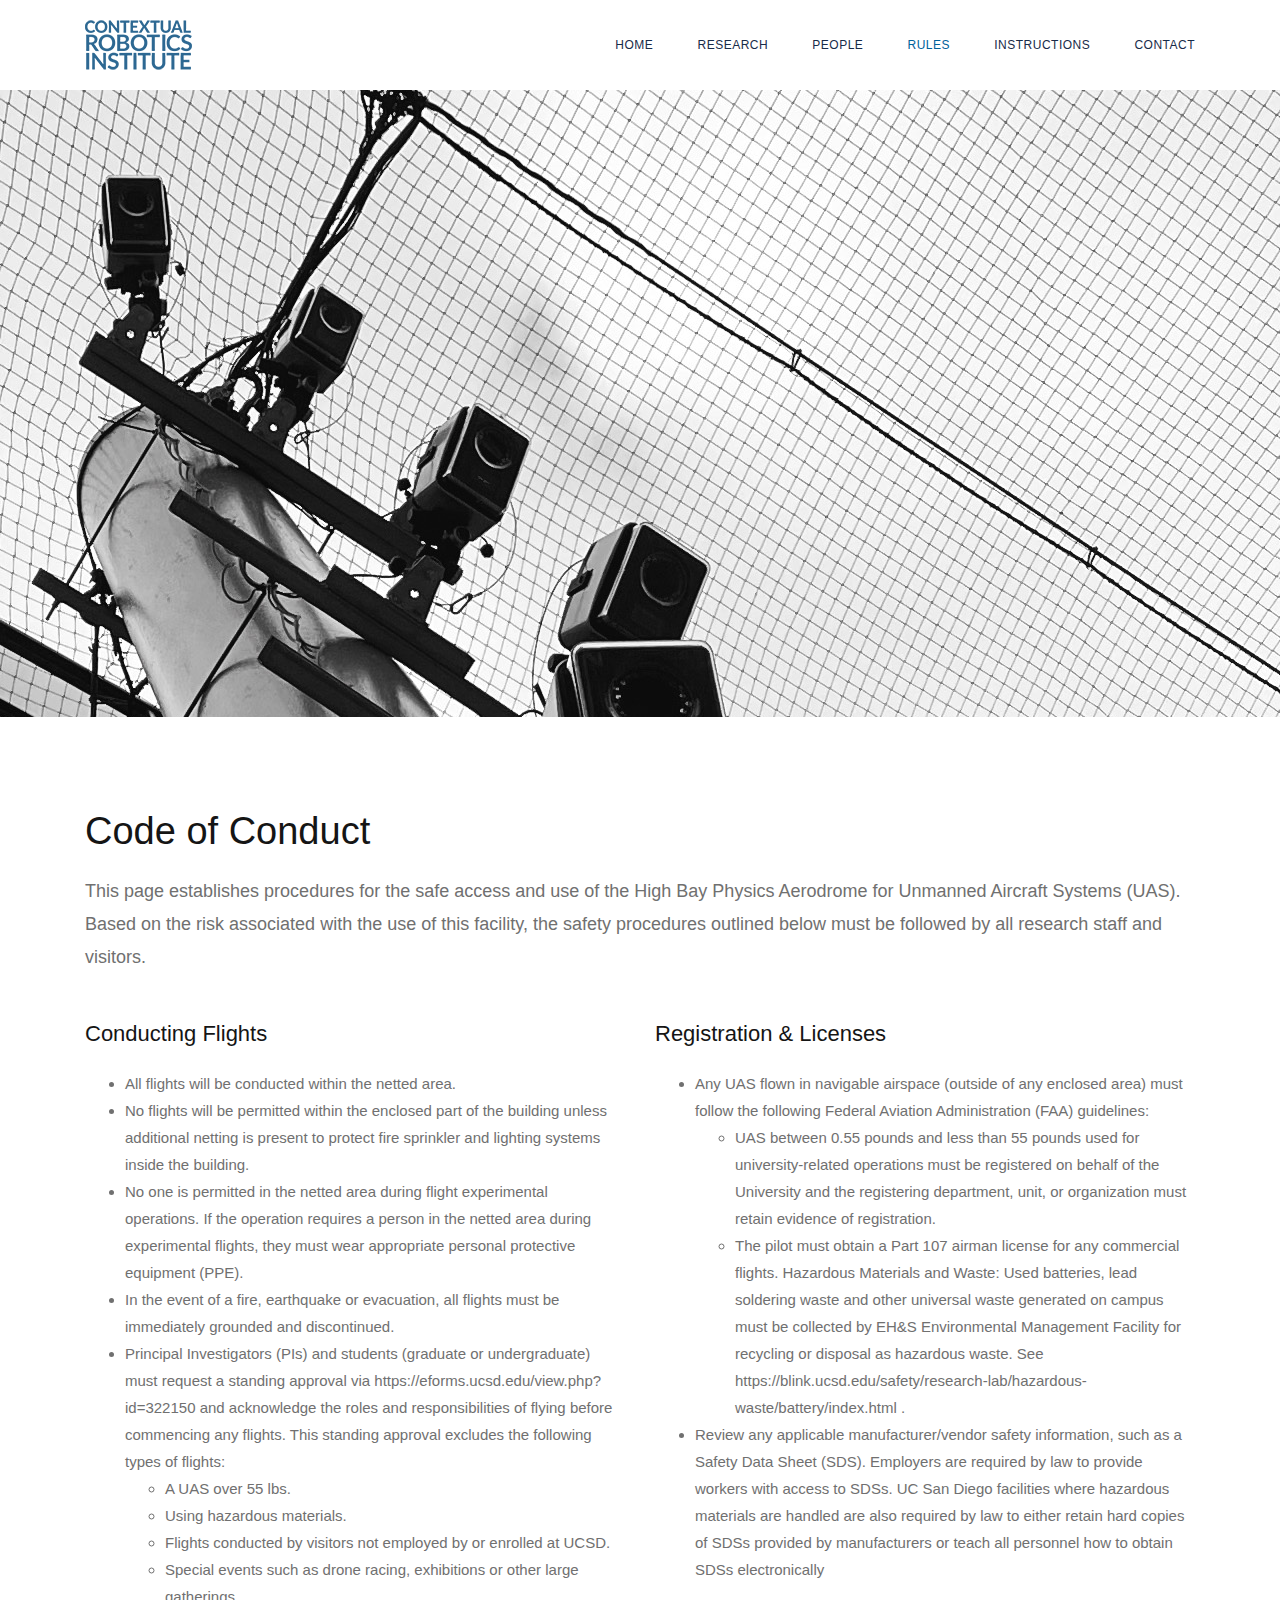
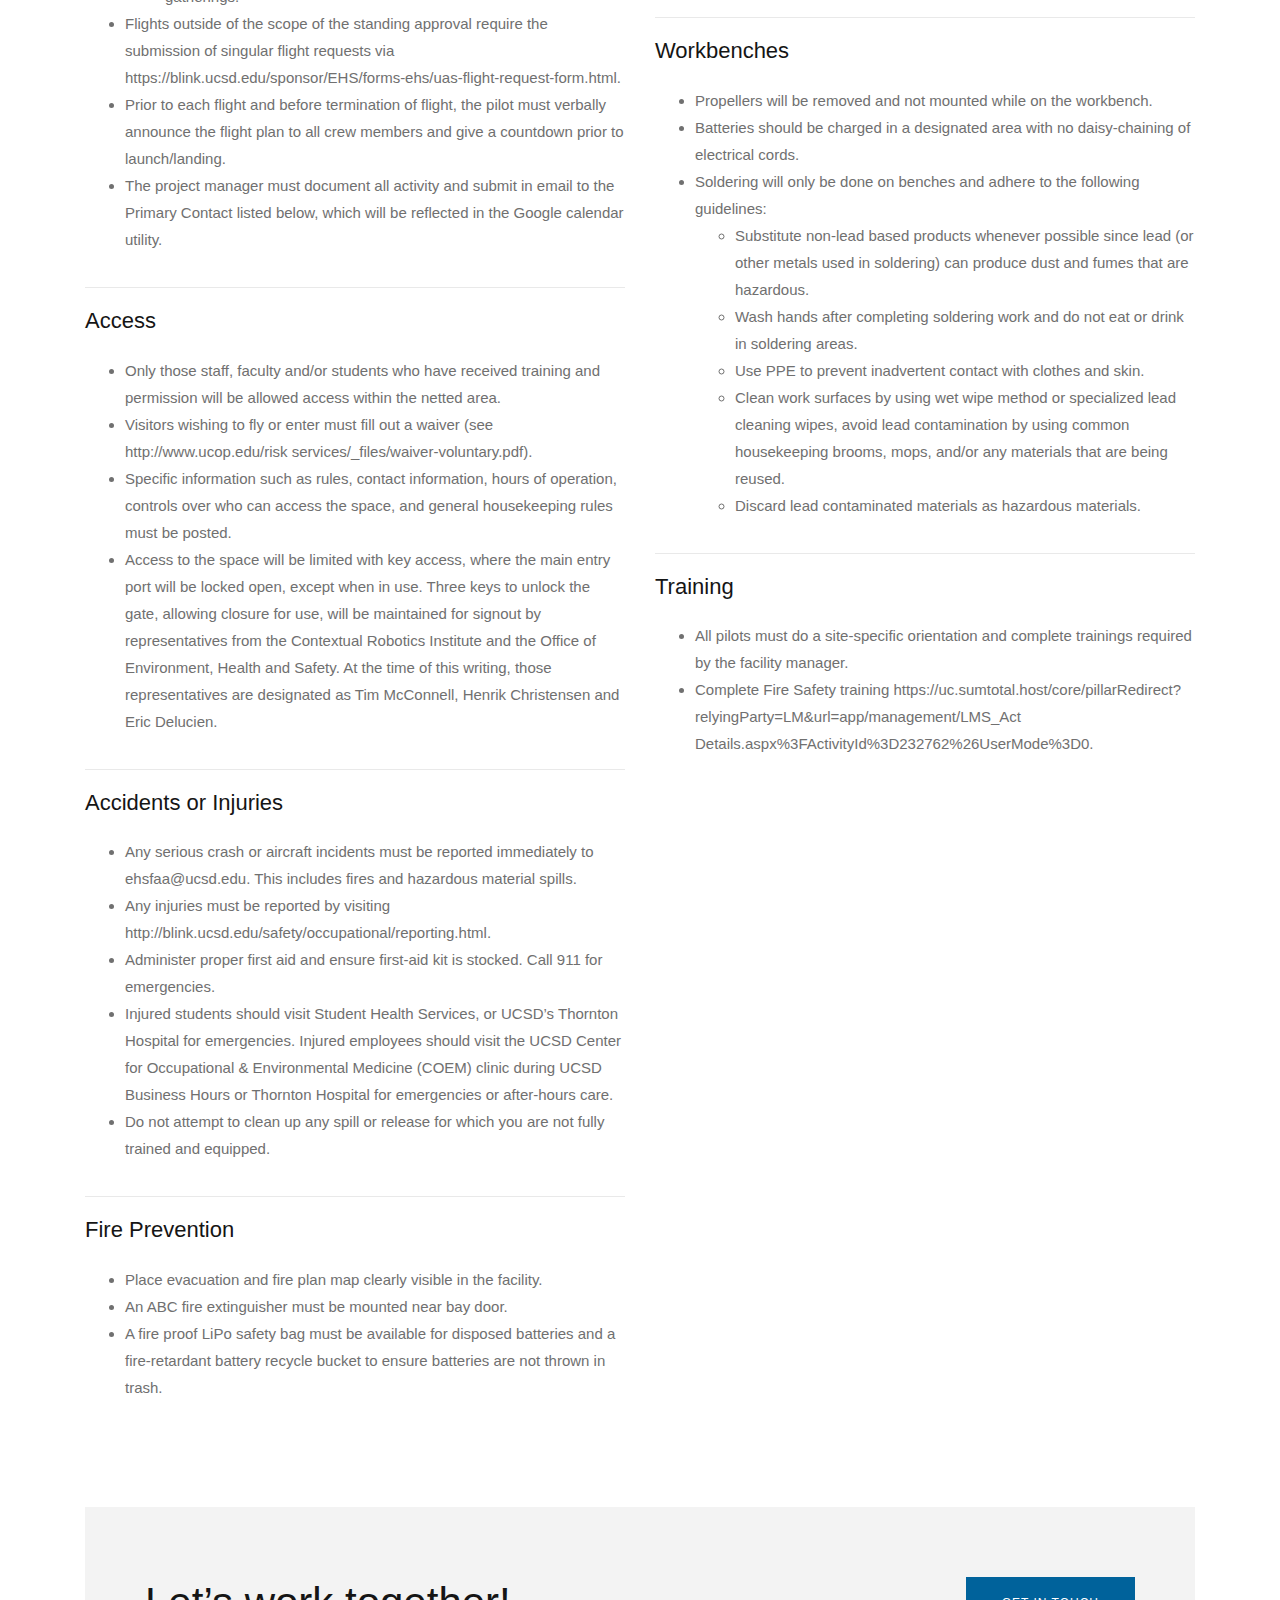
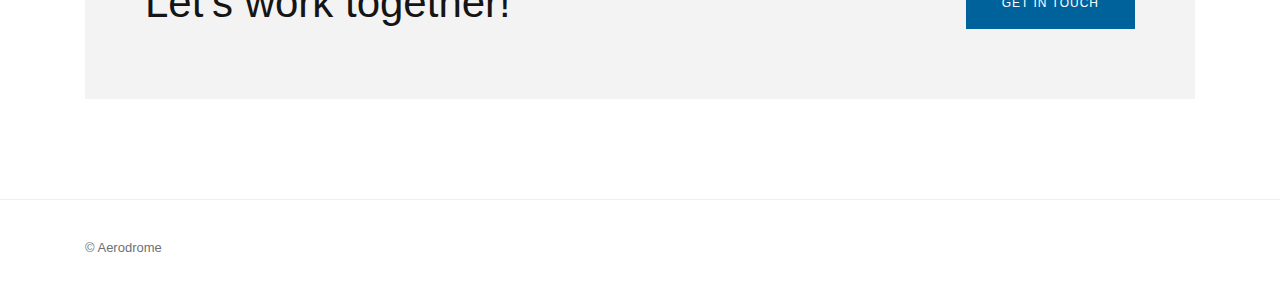
==== docs/conduct.html @ dc386dea "Moved all files to docs folder" ====
<!DOCTYPE html>
<html lang="en"><head><meta http-equiv="Content-Type" content="text/html; charset=UTF-8">
        <!-- Document Title -->      
        <title>Aerodrome | Contextual Robotics Institute</title>

        <!-- Metas -->      
        
        <meta name="viewport" content="width=device-width, initial-scale=1.0">
        <meta name="author" content="CaliberThemes">

        <!-- Favicon -->      
        <!-- <link rel="icon" type="image/png" href="http://something..."> -->

        <!-- Links -->      
        <link href="./files/css" rel="stylesheet" type="text/css">
        <link rel="stylesheet" id="bootstrap-css" href="./files/bootstrap.min.css" type="text/css" media="all">
        <link rel="stylesheet" id="font-awesome-css" href="./files/font-awesome.min.css" type="text/css" media="all">       
        <link rel="stylesheet" id="swiper-css" href="./files/swiper.min.css" type="text/css" media="all">
        <link rel="stylesheet" id="cubeportfolio-css" href="./files/cubeportfolio.min.css" type="text/css" media="all">     

        <link rel="stylesheet" id="main-css" href="./files/style.css" type="text/css" media="all">

    </head>
    <body data-new-gr-c-s-check-loaded="14.1094.0" data-gr-ext-installed="" style="margin-top: 150px;">

        <!-- Page Wrapper -->
        <div id="page" class="site">
            <header id="masthead" class="site-header standard sticky" role="banner" style="position: fixed; top: 0px; transition: top 0.3s ease 0s;">		
                <div class="container">
                    <div id="site-branding">			
                        <a class="logo-brand" href="./index.html">
                            <img class="logo" src="./files/logo.png" alt="Logo">					                            
                            <img class="retina-logo" src="./files/logo2x.png" alt="Retina Logo">					                            
                        </a>	
                    </div><!-- .site-branding -->
                    <span id="ham-trigger-wrap">
                        <span class="ham-trigger">
                            <span></span>                            
                        </span>                            
                    </span>
                    <nav id="site-navigation" class="main-navigation" role="navigation" aria-label="Top Menu">
                        <ul id="top-menu" class="menu">
                            <li><a href="./index.html" style="color: #182B49;">Home</a>
                            </li>
                            <li><a href="./research.html" style="color: #182B49;">Research</a>
                            </li>
                            <li><a href="./people.html" style="color: #182B49;">People</a>
                            </li>
                            <li class="current-menu-parent"><a href="./conduct.html" style="color: #00629B;">Rules</a>
                            </li>
                            <li><a href="./instructions.html" style="color: #182B49;">Instructions</a>
                            </li>
                            <li><a href="./contact.html" style="color: #182B49;">Contact</a>
                            </li>
                        </ul>	
                    </nav>                                                
                </div><!-- .wrap -->		
            </header><!-- #masthead -->

            <div class="site-content-contain">
                <div id="content" class="site-content">                    
                    <div id="primary" class="content-area">
                        <main id="main" class="site-main" role="main">
                            <article class="page">                                
                                <div class="entry-content">   

                                    <div class="container-fluid hero-section m-b-35" style="background-image: url(&#39;./img/IMG_7993.jpg&#39;); background-position: center top;">  
                                    </div>

                                    

                                    <div class="container m-t-90">
                                        <div class="row">                                    
                                            <div class="col-sm-12"> 
                                                <div class="heading-block m-b-10">
                                                    <h1 class="block-size-4">
                                                        Code of Conduct
                                                    </h1>
                                                </div>
                                                <div class="text-block m-b-45">
                                                    <p class="medium">
                                                        This page establishes procedures for the safe access and use of the High Bay Physics Aerodrome for
                                                        Unmanned Aircraft Systems (UAS). Based on the risk associated with the use of this facility, the safety
                                                        procedures outlined below must be followed by all research staff and visitors.
                                                    </p>
                                                </div>


                                                <div class="row">                                    
                                                    <div class="col-md-6 m-b-40">
                                                        <div class="desc-list-container has-border">
                                                            <div class="desc-list">
                                                                <h5>Conducting Flights</h5>
                                                                <ul>
                                                                    <li>All flights will be conducted within the netted area.</li>
                                                                    <li>No flights will be permitted within the enclosed part of the building unless additional netting is present to protect fire sprinkler and lighting systems inside the building.</li>
                                                                    <li>No one is permitted in the netted area during flight experimental operations. If the operation
                                                                        requires a person in the netted area during experimental flights, they must wear appropriate
                                                                        personal protective equipment (PPE).</li>
                                                                    <li>In the event of a fire, earthquake or evacuation, all flights must be immediately grounded and
                                                                        discontinued.</li>
                                                                    <li>Principal Investigators (PIs) and students (graduate or undergraduate) must request a standing
                                                                        approval via https://eforms.ucsd.edu/view.php?id=322150 and acknowledge the roles and
                                                                        responsibilities of flying before commencing any flights. This standing approval excludes the
                                                                        following types of flights: 
                                                                        <ul>
                                                                            <li>A UAS over 55 lbs.</li>
                                                                            <li>Using hazardous materials.</li>
                                                                            <li>Flights conducted by visitors not employed by or enrolled at UCSD.</li>
                                                                            <li>Special events such as drone racing, exhibitions or other large gatherings.</li>
                                                                        </ul>
                                                                    </li>
                                                                    <li>Flights outside of the scope of the standing approval require the submission of singular flight
                                                                        requests via https://blink.ucsd.edu/sponsor/EHS/forms-ehs/uas-flight-request-form.html.</li>
                                                                    <li>Prior to each flight and before termination of flight, the pilot must verbally announce the flight plan to
                                                                        all crew members and give a countdown prior to launch/landing.</li>
                                                                    <li>The project manager must document all activity and submit in email to the Primary Contact listed
                                                                        below, which will be reflected in the Google calendar utility.</li>
                                                                </ul>
                                                            </div>
                                                            <div class="desc-list">
                                                                <h5>Access</h5>
                                                                <ul>
                                                                    <li>Only those staff, faculty and/or students who have received training and permission will be
                                                                        allowed access within the netted area.</li>
                                                                    <li>Visitors wishing to fly or enter must fill out a waiver (see http://www.ucop.edu/risk
                                                                        services/_files/waiver-voluntary.pdf).</li>
                                                                    <li>Specific information such as rules, contact information, hours of operation, controls over who
                                                                        can access the space, and general housekeeping rules must be posted.</li>
                                                                    <li>Access to the space will be limited with key access, where the main entry port will be locked open,
                                                                        except when in use. Three keys to unlock the gate, allowing closure for use, will be maintained
                                                                        for signout by representatives from the Contextual Robotics Institute and the Office of
                                                                        Environment, Health and Safety. At the time of this writing, those representatives are
                                                                        designated as Tim McConnell, Henrik Christensen and Eric Delucien.</li>
                                                                </ul>
                                                            </div>
                                                            <div class="desc-list">
                                                                <h5>Accidents or Injuries</h5>
                                                                <ul>
                                                                    <li>Any serious crash or aircraft incidents must be reported immediately to ehsfaa@ucsd.edu. This
                                                                        includes fires and hazardous material spills.</li>
                                                                    <li>Any injuries must be reported by visiting
                                                                        http://blink.ucsd.edu/safety/occupational/reporting.html.</li>
                                                                    <li>Administer proper first aid and ensure first-aid kit is stocked. Call 911 for emergencies.</li>
                                                                    <li>Injured students should visit Student Health Services, or UCSD’s Thornton Hospital for
                                                                        emergencies. Injured employees should visit the UCSD Center for Occupational &
                                                                        Environmental Medicine (COEM) clinic during UCSD Business Hours or Thornton Hospital for
                                                                        emergencies or after-hours care.</li>
                                                                    <li>Do not attempt to clean up any spill or release for which you are not fully trained and
                                                                        equipped.</li>
                                                                </ul>
                                                            </div>
                                                            <div class="desc-list">
                                                                <h5>Fire Prevention</h5>
                                                                <ul>
                                                                    <li>Place evacuation and fire plan map clearly visible in the facility.</li>
                                                                    <li>An ABC fire extinguisher must be mounted near bay door.</li>
                                                                    <li>A fire proof LiPo safety bag must be available for disposed batteries and a fire-retardant
                                                                        battery recycle bucket to ensure batteries are not thrown in trash.</li>
                                                                </ul>
                                                            </div>
                                                        </div>
                                                    </div>          
                                                    <div class="col-md-6 m-b-20">
                                                        <div class="desc-list-container has-border">
                                                            <div class="desc-list" >
                                                                <h5>Registration & Licenses</h5>
                                                                <ul>
                                                                    <li>Any UAS flown in navigable airspace (outside of any enclosed area) must follow the following
                                                                        Federal Aviation Administration (FAA) guidelines: 
                                                                        <ul>
                                                                            <li>UAS between 0.55 pounds and less than 55 pounds used for university-related
                                                                                operations must be registered on behalf of the University and the registering
                                                                                department, unit, or organization must retain evidence of registration.</li>
                                                                            <li>The pilot must obtain a Part 107 airman license for any commercial flights.
                                                                                Hazardous Materials and Waste: Used batteries, lead soldering waste and other universal waste generated on campus must be
                                                                                collected by EH&S Environmental Management Facility for recycling or disposal as hazardous
                                                                                waste. See https://blink.ucsd.edu/safety/research-lab/hazardous-waste/battery/index.html .
                                                                            </li>
                                                                        </ul>
                                                                    </li>
                                                                    <li>Review any applicable manufacturer/vendor safety information, such as a Safety Data Sheet
                                                                        (SDS). Employers are required by law to provide workers with access to SDSs. UC San Diego
                                                                        facilities where hazardous materials are handled are also required by law to either retain hard
                                                                        copies of SDSs provided by manufacturers or teach all personnel how to obtain SDSs
                                                                        electronically</li>
                                                                </ul>
                                                            </div>
                                                            <div class="desc-list">
                                                                <h5>Workbenches</h5>
                                                                <ul>
                                                                    <li>Propellers will be removed and not mounted while on the workbench.</li>
                                                                    <li>Batteries should be charged in a designated area with no daisy-chaining of electrical cords.</li>
                                                                    <li>Soldering will only be done on benches and adhere to the following guidelines: 
                                                                        <ul>
                                                                            <li>Substitute
                                                                                non-lead based products whenever possible since lead (or other metals used in soldering) can
                                                                                produce dust and fumes that are hazardous.</li>
                                                                            <li>Wash hands after completing soldering work and do not eat or drink in soldering areas.</li>
                                                                            <li>Use PPE to prevent inadvertent contact with clothes and skin.</li>
                                                                            <li>Clean work surfaces by using wet wipe method or specialized lead cleaning wipes, avoid
                                                                                lead contamination by using common housekeeping brooms, mops, and/or any
                                                                                materials that are being reused.</li>
                                                                            <li>Discard lead contaminated materials as hazardous materials.</li>
                                                                        </ul>
                                                                    </li>
                                                                </ul>
                                                            </div>
                                                            <div class="desc-list">
                                                                <h5>Training</h5>
                                                                <ul>
                                                                    <li>All pilots must do a site-specific orientation and complete trainings required by the facility
                                                                        manager.</li>
                                                                    <li>Complete Fire Safety training
                                                                        https://uc.sumtotal.host/core/pillarRedirect?relyingParty=LM&url=app/management/LMS_Act
                                                                        Details.aspx%3FActivityId%3D232762%26UserMode%3D0.</li>
                                                                </ul>
                                                            </div>
                                                        </div>
                                                    </div>       
                                                </div>    





                                                

                                                <div class="row m-t-50 m-b-100">                                    
                                                    <div class="col-sm-12">
                                                        <div class="cta style-2">	
                                                            <h2>						
                                                                Let’s work together! 								
                                                            </h2>				
                                                            <div class="btn-container solid">
                                                                <a href="./contact.html" title="GET IN TOUCH">GET IN TOUCH</a>
                                                            </div>				
                                                        </div>
                                                    </div>
                                                </div>
                                            </div>                                                                                               
                                        </div>                                

                                    </div> <!-- Container -->

                                </div>
                            </article>        
                        </main><!-- #main -->
                    </div><!-- #primary -->                                

                </div><!-- #content -->

                <footer id="footer" class="site-footer standard" role="contentinfo">

                    <div class="container">
                        <div class="site-info">			
                            <p class="copyright">
                                © Aerodrome	
                            </p>
                        </div>                         
                    </div>            
                </footer>

            </div> <!-- .site-content-contain -->        

        </div>    
        <!-- Page Wrapper Ends -->

        <!--  Scripts -->
        <script type="text/javascript" src="./files/jquery-1.12.4.min.js"></script>
        <script type="text/javascript" src="./files/TweenMax.min.js"></script>        
        <script type="text/javascript" src="./files/headsup.min.js"></script>        
        <script type="text/javascript" src="./files/jquery.easing.min.1.3.js"></script>        
        <script type="text/javascript" src="./files/jquery.cubeportfolio.min.js"></script>
        <script type="text/javascript" src="./files/swiper.min.js"></script>        

        <script type="text/javascript" src="./files/main.js"></script>       
        <!--  Scripts Ends -->
    

</body><grammarly-desktop-integration data-grammarly-shadow-root="true"></grammarly-desktop-integration></html>
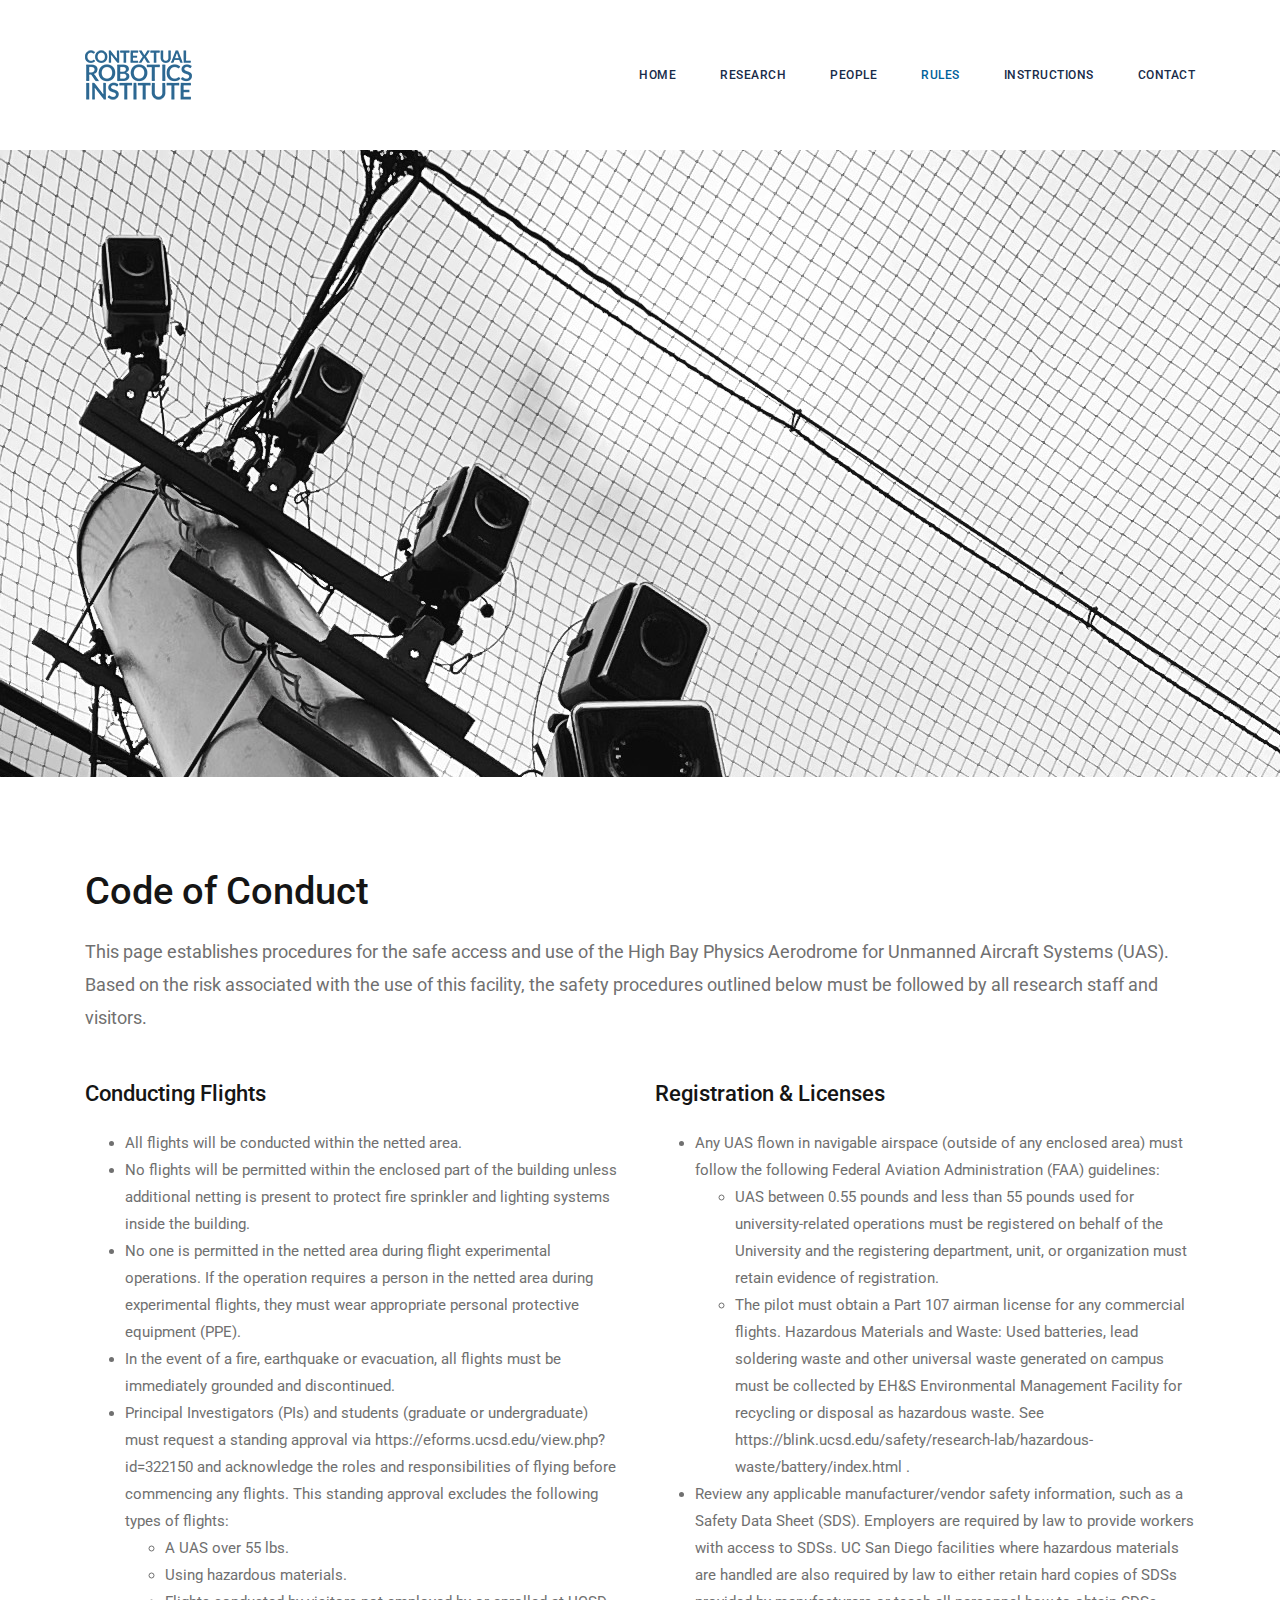
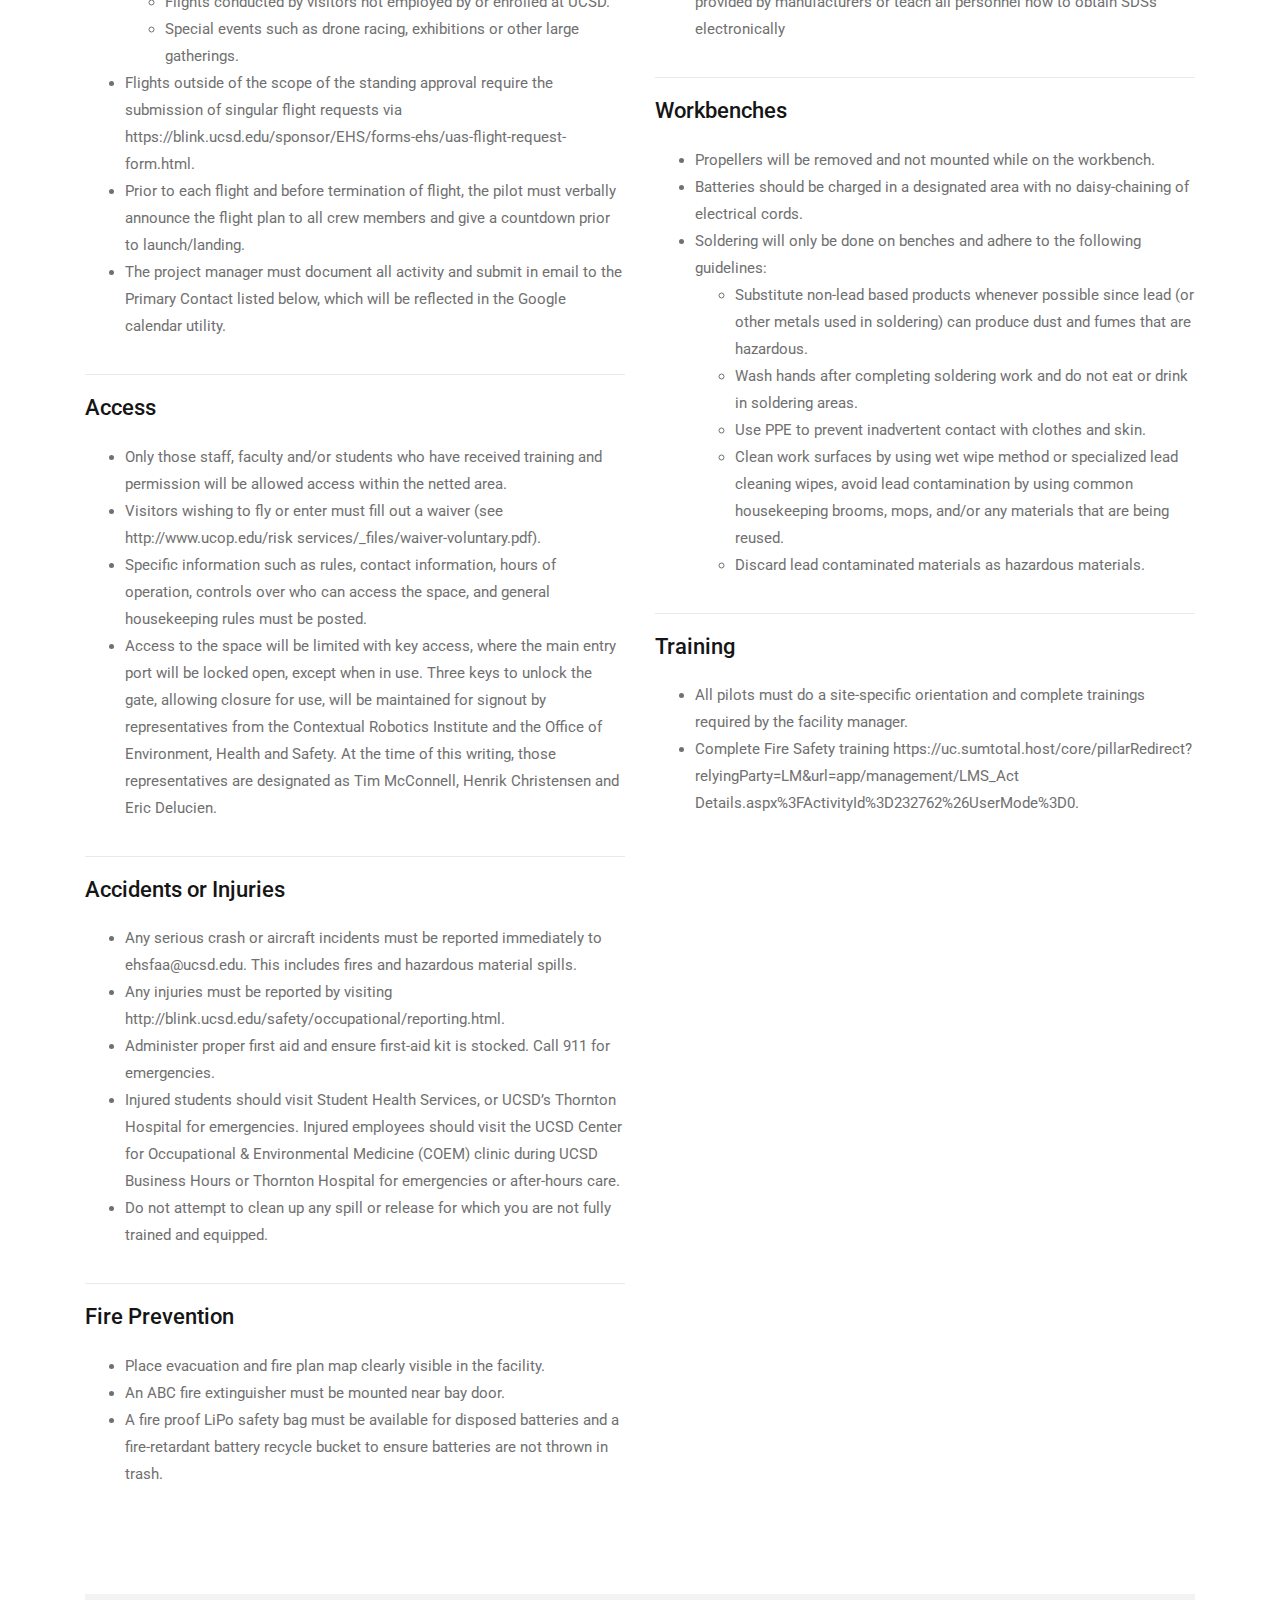
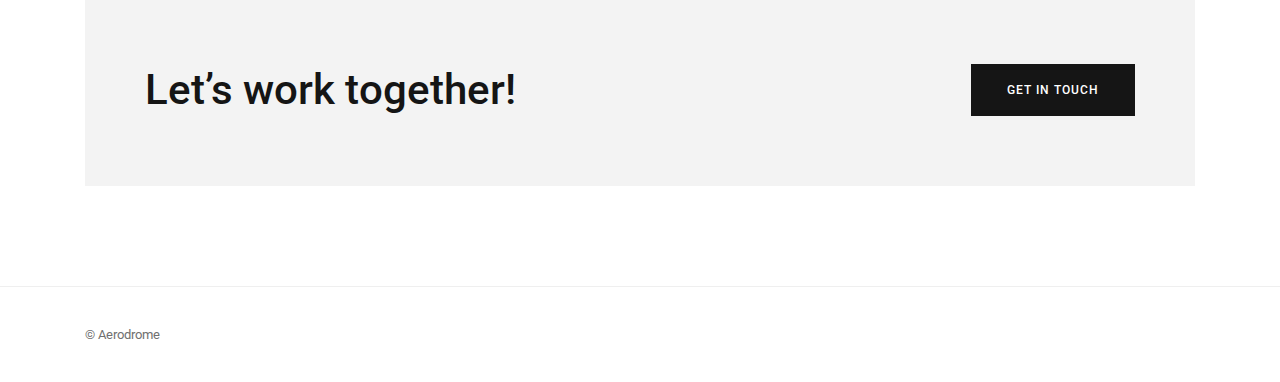
==== commit 6450708a: "Fixed the contact form + Organized the files" ====
--- a/docs/conduct.html
+++ b/docs/conduct.html
@@ -12,13 +12,13 @@
         <!-- <link rel="icon" type="image/png" href="http://something..."> -->
 
         <!-- Links -->      
-        <link href="./files/css" rel="stylesheet" type="text/css">
-        <link rel="stylesheet" id="bootstrap-css" href="./files/bootstrap.min.css" type="text/css" media="all">
-        <link rel="stylesheet" id="font-awesome-css" href="./files/font-awesome.min.css" type="text/css" media="all">       
-        <link rel="stylesheet" id="swiper-css" href="./files/swiper.min.css" type="text/css" media="all">
-        <link rel="stylesheet" id="cubeportfolio-css" href="./files/cubeportfolio.min.css" type="text/css" media="all">     
-
-        <link rel="stylesheet" id="main-css" href="./files/style.css" type="text/css" media="all">
+        <link href="https://fonts.googleapis.com/css?family=Roboto:400,500,700&subset=latin,latin-ext" rel="stylesheet" type="text/css" />
+        <link rel='stylesheet' id='bootstrap-css'  href='assets/lib/bootstrap/css/bootstrap.min.css' type='text/css' media='all' />
+        <link rel='stylesheet' id='font-awesome-css'  href='assets/css/icons/font-awesome.min.css' type='text/css' media='all' />       
+        <link rel='stylesheet' id='swiper-css' href='assets/lib/swiper/css/swiper.min.css' type='text/css' media='all' />
+        <link rel='stylesheet' id='cubeportfolio-css'  href='assets/lib/cubeportfolio/css/cubeportfolio.min.css' type='text/css' media='all' />     
+
+        <link rel='stylesheet' id='main-css'  href='style.css' type='text/css' media='all' />
 
     </head>
     <body data-new-gr-c-s-check-loaded="14.1094.0" data-gr-ext-installed="" style="margin-top: 150px;">
@@ -28,9 +28,9 @@
             <header id="masthead" class="site-header standard sticky" role="banner" style="position: fixed; top: 0px; transition: top 0.3s ease 0s;">		
                 <div class="container">
                     <div id="site-branding">			
-                        <a class="logo-brand" href="./index.html">
-                            <img class="logo" src="./files/logo.png" alt="Logo">					                            
-                            <img class="retina-logo" src="./files/logo2x.png" alt="Retina Logo">					                            
+                        <a class="logo-brand" href="index.html">
+                            <img class="logo" src="assets/images/logo/logo.png" alt="Logo">					                            
+                            <img class="retina-logo" src="assets/images/logo/logo2x.png" alt="Retina Logo">						                            
                         </a>	
                     </div><!-- .site-branding -->
                     <span id="ham-trigger-wrap">
@@ -40,17 +40,17 @@
                     </span>
                     <nav id="site-navigation" class="main-navigation" role="navigation" aria-label="Top Menu">
                         <ul id="top-menu" class="menu">
-                            <li><a href="./index.html" style="color: #182B49;">Home</a>
-                            </li>
-                            <li><a href="./research.html" style="color: #182B49;">Research</a>
-                            </li>
-                            <li><a href="./people.html" style="color: #182B49;">People</a>
-                            </li>
-                            <li class="current-menu-parent"><a href="./conduct.html" style="color: #00629B;">Rules</a>
-                            </li>
-                            <li><a href="./instructions.html" style="color: #182B49;">Instructions</a>
-                            </li>
-                            <li><a href="./contact.html" style="color: #182B49;">Contact</a>
+                            <li><a href="index.html" style="color: #182B49;">Home</a>
+                            </li>
+                            <li><a href="research.html" style="color: #182B49;">Research</a>
+                            </li>
+                            <li><a href="people.html" style="color: #182B49;">People</a>
+                            </li>
+                            <li class="current-menu-parent"><a href="conduct.html" style="color: #00629B;">Rules</a>
+                            </li>
+                            <li><a href="instructions.html" style="color: #182B49;">Instructions</a>
+                            </li>
+                            <li><a href="contact.html" style="color: #182B49;">Contact</a>
                             </li>
                         </ul>	
                     </nav>                                                
@@ -64,7 +64,7 @@
                             <article class="page">                                
                                 <div class="entry-content">   
 
-                                    <div class="container-fluid hero-section m-b-35" style="background-image: url(&#39;./img/IMG_7993.jpg&#39;); background-position: center top;">  
+                                    <div class="container-fluid hero-section m-b-35" style="background-image: url(&#39;assets/images/icons/IMG_7993.jpg&#39;); background-position: center top;">  
                                     </div>
 
                                     
--- a/docs/assets/lib/cubeportfolio/css/cubeportfolio.min.css
+++ b/docs/assets/lib/cubeportfolio/css/cubeportfolio.min.css
@@ -0,0 +1,10 @@
+/*!
+ * Cube Portfolio - Responsive jQuery Grid Plugin
+ *
+ * version: 4.4.0 (1 August, 2018)
+ * require: jQuery v1.8+
+ *
+ * Copyright 2013-2018, Mihai Buricea (http://scriptpie.com/cubeportfolio/live-preview/)
+ * Licensed under CodeCanyon License (http://codecanyon.net/licenses)
+ *
+ */.cbp-l-filters-alignCenter .cbp-filter-counter:after,.cbp-l-filters-alignRight .cbp-filter-counter:after,.cbp-l-filters-button .cbp-filter-counter:after,.cbp-l-filters-buttonCenter .cbp-filter-counter:after,.cbp-l-filters-text .cbp-filter-counter:after,.cbp,.cbp *,.cbp *:after,.cbp:after,.cbp-l-filters-dropdownHeader:after,.cbp-popup-wrap,.cbp-popup-wrap *,.cbp-popup-wrap:before,.cbp-popup-loadingBox:after,.cbp-search *,.cbp-l-direction:after{box-sizing:border-box}.cbp-l-grid-agency-title,.cbp-l-grid-agency-desc,.cbp-l-grid-work-title,.cbp-l-grid-work-desc,.cbp-l-grid-blog-title,.cbp-l-grid-projects-title,.cbp-l-grid-projects-desc,.cbp-l-grid-masonry-projects-title,.cbp-l-grid-masonry-projects-desc{white-space:nowrap;overflow:hidden;text-overflow:ellipsis}.cbp-l-filters-alignCenter,.cbp-l-filters-alignCenter *,.cbp-l-filters-alignLeft,.cbp-l-filters-alignLeft *,.cbp-l-filters-alignRight,.cbp-l-filters-alignRight *,.cbp-l-filters-button,.cbp-l-filters-button *,.cbp-l-filters-buttonCenter,.cbp-l-filters-buttonCenter *,.cbp-l-filters-dropdown,.cbp-l-filters-dropdown *,.cbp-l-filters-list,.cbp-l-filters-list *,.cbp-l-filters-work,.cbp-l-filters-work *,.cbp-l-filters-big,.cbp-l-filters-big *,.cbp-l-filters-text,.cbp-l-filters-text *,.cbp-l-filters-underline,.cbp-l-filters-underline *,.cbp-l-filters-holder,.cbp-l-filters-holder *,.cbp-l-loadMore-bgbutton,.cbp-l-loadMore-bgbutton *,.cbp-l-loadMore-button,.cbp-l-loadMore-button *,.cbp-l-loadMore-text,.cbp-l-loadMore-text *,.cbp-search,.cbp-l-dropdown,.cbp-l-dropdown *{-webkit-user-select:none;-moz-user-select:none;-ms-user-select:none;user-select:none;-webkit-tap-highlight-color:transparent;box-sizing:border-box}.cbp:after,.cbp-lazyload:after,.cbp-popup-loadingBox:after,.cbp-popup-singlePageInline:after{content:'';position:absolute;width:34px;height:34px;left:0;right:0;top:0;bottom:0;margin:auto;-webkit-animation:cbp-rotation .8s infinite linear;animation:cbp-rotation .8s infinite linear;border-left:3px solid rgba(114,144,182,0.15);border-right:3px solid rgba(114,144,182,0.15);border-bottom:3px solid rgba(114,144,182,0.15);border-top:3px solid rgba(114,144,182,0.8);border-radius:100%}.cbp-l-filters-alignCenter .cbp-filter-item:hover .cbp-filter-counter,.cbp-l-filters-alignRight .cbp-filter-item:hover .cbp-filter-counter,.cbp-l-filters-button .cbp-filter-item:hover .cbp-filter-counter,.cbp-l-filters-buttonCenter .cbp-filter-item:hover .cbp-filter-counter,.cbp-l-filters-text .cbp-filter-item:hover .cbp-filter-counter{opacity:1;-webkit-transform:translateY(-44px);transform:translateY(-44px)}.cbp-l-filters-alignCenter .cbp-filter-counter,.cbp-l-filters-alignRight .cbp-filter-counter,.cbp-l-filters-button .cbp-filter-counter,.cbp-l-filters-buttonCenter .cbp-filter-counter,.cbp-l-filters-text .cbp-filter-counter{font:400 11px/18px "Open Sans", sans-serif;border-radius:3px;color:#FFFFFF;margin:0 auto;padding:4px 0;text-align:center;width:34px;position:absolute;bottom:0;left:0;right:0;opacity:0;-webkit-transition:-webkit-transform .25s, opacity .25s;transition:transform .25s, opacity .25s}.cbp-l-filters-alignCenter .cbp-filter-counter:after,.cbp-l-filters-alignRight .cbp-filter-counter:after,.cbp-l-filters-button .cbp-filter-counter:after,.cbp-l-filters-buttonCenter .cbp-filter-counter:after,.cbp-l-filters-text .cbp-filter-counter:after{content:"";position:absolute;bottom:-4px;left:0;right:0;margin:0 auto;width:0;height:0;border-left:4px solid transparent;border-right:4px solid transparent}.cbp-item{display:inline-block;margin:0 10px 20px 0}.cbp{position:relative;margin:0 auto;z-index:1;height:400px}.cbp>*{visibility:hidden}.cbp .cbp-item{list-style-type:none;margin:0;padding:0;overflow:hidden}.cbp img{display:block;border:0;width:100%;height:auto}.cbp a,.cbp a:hover,.cbp a:active{text-decoration:none;outline:0}.cbp-lazyload{position:relative;background:#fff;display:block}.cbp-lazyload img{opacity:1}.cbp-lazyload img[data-cbp-src]{opacity:0}.cbp-lazyload img:not([data-cbp-src]){-webkit-transition:opacity .7s ease-in-out;transition:opacity .7s ease-in-out}.cbp-lazyload:after{z-index:0}.cbp-wrapper-outer{overflow:hidden;position:relative;margin:0 auto}.cbp-wrapper-outer,.cbp-wrapper,.cbp-wrapper-helper{list-style-type:none;padding:0;width:100%;height:100%;z-index:1}.cbp-wrapper,.cbp-wrapper-helper{margin:0}.cbp-ready>*{visibility:visible}.cbp-ready:after{display:none;visibility:hidden}.cbp-ready .cbp-item{position:absolute;top:0;left:0}.cbp-ready .cbp-wrapper,.cbp-ready .cbp-wrapper-helper{position:absolute;top:0;left:0}.cbp-item-off{z-index:-1;pointer-events:none;visibility:hidden}.cbp-item-on2off{z-index:0}.cbp-item-off2on{z-index:1}.cbp-item-on2on{z-index:2}.cbp-item-wrapper{width:100%;height:100%;position:relative;top:0;left:0}.cbp-l-project-related-wrap img,.cbp-l-inline img{display:block;width:100%;height:auto;border:0}.cbp-updateItems{-webkit-transition:height .5s ease-in-out !important;transition:height .5s ease-in-out !important;will-change:height}.cbp-updateItems .cbp-item{-webkit-transition:top .5s ease-in-out, left .5s ease-in-out;transition:top .5s ease-in-out, left .5s ease-in-out}.cbp-updateItems .cbp-item-loading{-webkit-animation:fadeIn .5s ease-in-out;animation:fadeIn .5s ease-in-out;-webkit-transition:none;transition:none}.cbp-removeItem{-webkit-animation:fadeOut .5s ease-in-out;animation:fadeOut .5s ease-in-out}.cbp-panel{width:94%;max-width:1170px;margin:0 auto}.cbp-misc-video{position:relative;height:0;padding-bottom:56.25%;background:#000;text-align:center}.cbp-misc-video iframe{position:absolute;top:0;left:0;width:100%;height:100%}@-webkit-keyframes cbp-rotation{0%{-webkit-transform:rotate(0deg)}100%{-webkit-transform:rotate(360deg)}}@keyframes cbp-rotation{0%{transform:rotate(0deg)}100%{transform:rotate(360deg)}}@-webkit-keyframes fadeOut{0%{opacity:1}100%{opacity:0}}@keyframes fadeOut{0%{opacity:1}100%{opacity:0}}.clearfix:after{content:" ";display:block;height:0;clear:both}.cbp-l-filters-left{float:left}.cbp-l-filters-right{float:right}.cbp-l-center{display:flex;justify-content:center;align-items:center}@media only screen and (max-width: 480px){.cbp-l-filters-left,.cbp-l-filters-right{width:100%}}@media only screen and (max-width: 800px){.cbp-l-center{flex-direction:column}}.cbp-caption,.cbp-caption-defaultWrap,.cbp-caption-activeWrap{display:block}.cbp-caption-activeWrap{background-color:#282727}.cbp-caption-active .cbp-caption,.cbp-caption-active .cbp-caption-defaultWrap,.cbp-caption-active .cbp-caption-activeWrap{overflow:hidden;position:relative;z-index:1}.cbp-caption-active .cbp-caption-defaultWrap{top:0}.cbp-caption-active .cbp-caption-activeWrap{width:100%;position:absolute;z-index:2;height:100%}.cbp-l-caption-title{color:#fff;font:400 16px/21px "Open Sans", sans-serif}.cbp-l-caption-desc{color:#aaa;font:400 12px/16px "Open Sans", sans-serif}.cbp-l-caption-text{font:400 14px/21px "Open Sans", sans-serif;color:#fff;letter-spacing:3px;padding:0 6px}.cbp-l-caption-buttonLeft,.cbp-l-caption-buttonRight{background-color:#547EB1;color:#FFFFFF;display:inline-block;font:400 12px/30px "Open Sans", sans-serif;min-width:90px;text-align:center;margin:4px;padding:0 6px}.cbp-l-caption-buttonLeft:hover,.cbp-l-caption-buttonRight:hover{opacity:0.9}.cbp-caption-none .cbp-caption-activeWrap{display:none}.cbp-l-caption-alignLeft .cbp-l-caption-body{padding:12px 30px}.cbp-caption-fadeIn .cbp-l-caption-alignLeft .cbp-l-caption-body,.cbp-caption-minimal .cbp-l-caption-alignLeft .cbp-l-caption-body,.cbp-caption-moveRight .cbp-l-caption-alignLeft .cbp-l-caption-body,.cbp-caption-overlayRightAlong .cbp-l-caption-alignLeft .cbp-l-caption-body,.cbp-caption-pushDown .cbp-l-caption-alignLeft .cbp-l-caption-body,.cbp-caption-pushTop .cbp-l-caption-alignLeft .cbp-l-caption-body,.cbp-caption-revealBottom .cbp-l-caption-alignLeft .cbp-l-caption-body,.cbp-caption-revealLeft .cbp-l-caption-alignLeft .cbp-l-caption-body,.cbp-caption-revealTop .cbp-l-caption-alignLeft .cbp-l-caption-body,.cbp-caption-zoom .cbp-l-caption-alignLeft .cbp-l-caption-body,.cbp-caption-opacity .cbp-l-caption-alignLeft .cbp-l-caption-body{padding-top:30px}.cbp-l-caption-alignCenter{display:table;width:100%;height:100%}.cbp-l-caption-alignCenter .cbp-l-caption-body{display:table-cell;vertical-align:middle;text-align:center;padding:15px 0}.cbp-l-caption-alignCenter .cbp-l-caption-buttonLeft,.cbp-l-caption-alignCenter .cbp-l-caption-buttonRight{position:relative;-webkit-transition:-webkit-transform .25s;transition:transform .25s}.cbp-caption-overlayBottom .cbp-l-caption-alignCenter .cbp-l-caption-buttonLeft,.cbp-caption-overlayBottomPush .cbp-l-caption-alignCenter .cbp-l-caption-buttonLeft,.cbp-caption-overlayBottomAlong .cbp-l-caption-alignCenter .cbp-l-caption-buttonLeft{-webkit-transform:translateX(-20px);transform:translateX(-20px)}.cbp-caption-overlayBottom .cbp-l-caption-alignCenter .cbp-l-caption-buttonRight,.cbp-caption-overlayBottomPush .cbp-l-caption-alignCenter .cbp-l-caption-buttonRight,.cbp-caption-overlayBottomAlong .cbp-l-caption-alignCenter .cbp-l-caption-buttonRight{-webkit-transform:translateX(20px);transform:translateX(20px)}.cbp-caption:hover .cbp-l-caption-alignCenter .cbp-l-caption-buttonLeft,.cbp-caption:hover .cbp-l-caption-alignCenter .cbp-l-caption-buttonRight{-webkit-transform:translateX(0);transform:translateX(0)}@media only screen and (max-width: 480px){.cbp-l-caption-alignLeft .cbp-l-caption-body{padding:9px 11px}.cbp-l-caption-title{font-size:14px;line-height:21px}.cbp-l-caption-desc{font-size:11px;line-height:14px}.cbp-l-caption-buttonLeft,.cbp-l-caption-buttonRight{font-size:11px;line-height:28px;min-width:69px;margin:3px;padding:0 4px}.cbp-l-caption-text{font-size:13px;letter-spacing:1px}}@media only screen and (max-width: 374px){.cbp-l-caption-alignLeft .cbp-l-caption-body{padding:8px 10px}.cbp-l-caption-title{font-size:13px;line-height:20px}.cbp-l-caption-desc{font-size:11px;line-height:14px}.cbp-l-caption-buttonLeft,.cbp-l-caption-buttonRight{font-size:10px;line-height:28px;min-width:62px;margin:1px;padding:0 4px}}.cbp-caption-fadeIn .cbp-caption-activeWrap{opacity:0;top:0;background-color:rgba(0,0,0,0.85);-webkit-transition:opacity .5s;transition:opacity .5s}.cbp-caption-fadeIn .cbp-caption:hover .cbp-caption-activeWrap{opacity:1}.cbp-caption-minimal .cbp-l-caption-title,.cbp-caption-minimal .cbp-l-caption-desc{position:relative;left:0;opacity:0;-webkit-transition:-webkit-transform .35s ease-out;transition:transform .35s ease-out}.cbp-caption-minimal .cbp-l-caption-title{-webkit-transform:translateY(-50%);transform:translateY(-50%)}.cbp-caption-minimal .cbp-l-caption-desc{-webkit-transform:translateY(70%);transform:translateY(70%)}.cbp-caption-minimal .cbp-caption:hover .cbp-l-caption-title,.cbp-caption-minimal .cbp-caption:hover .cbp-l-caption-desc{opacity:1;-webkit-transform:translateY(0);transform:translateY(0)}.cbp-caption-minimal .cbp-caption-activeWrap{top:0;background-color:#000;background-color:rgba(0,0,0,0.8);opacity:0}.cbp-caption-minimal .cbp-caption:hover .cbp-caption-activeWrap{opacity:1}.cbp-caption-moveRight .cbp-caption-activeWrap{left:-100%;top:0;-webkit-transition:-webkit-transform .35s;transition:transform .35s}.cbp-caption-moveRight .cbp-caption:hover .cbp-caption-activeWrap{-webkit-transform:translateX(100%);transform:translateX(100%)}.cbp-caption-overlayBottom .cbp-caption-activeWrap{height:60px;background-color:#181616;background-color:rgba(24,22,22,0.7);-webkit-transition:-webkit-transform .25s;transition:transform .25s}.cbp-caption-overlayBottom .cbp-caption:hover .cbp-caption-activeWrap{-webkit-transform:translateY(-100%);transform:translateY(-100%)}.cbp-caption-overlayBottomAlong .cbp-l-caption-alignCenter .cbp-l-caption-buttonLeft,.cbp-caption-overlayBottomAlong .cbp-l-caption-alignCenter .cbp-l-caption-buttonRight{-webkit-transition-duration:.35s;transition-duration:.35s}.cbp-caption-overlayBottomAlong .cbp-caption-defaultWrap,.cbp-caption-overlayBottomAlong .cbp-caption-activeWrap{-webkit-transition:-webkit-transform .35s;transition:transform .35s}.cbp-caption-overlayBottomAlong .cbp-caption-activeWrap{height:auto}.cbp-caption-overlayBottomAlong .cbp-caption:hover .cbp-caption-defaultWrap{-webkit-transform:translateY(-34px);transform:translateY(-34px)}.cbp-caption-overlayBottomAlong .cbp-caption:hover .cbp-caption-activeWrap{-webkit-transform:translateY(-100%);transform:translateY(-100%)}.cbp-caption-overlayBottomPush .cbp-caption-defaultWrap,.cbp-caption-overlayBottomPush .cbp-caption-activeWrap{-webkit-transition:-webkit-transform .25s;transition:transform .25s}.cbp-caption-overlayBottomPush .cbp-caption-activeWrap{height:69px;-webkit-transform:translateY(0);transform:translateY(0)}.cbp-caption-overlayBottomPush .cbp-caption:hover .cbp-caption-defaultWrap{-webkit-transform:translateY(-68px);transform:translateY(-68px)}.cbp-caption-overlayBottomPush .cbp-caption:hover .cbp-caption-activeWrap{-webkit-transform:translateY(-69px);transform:translateY(-69px)}.cbp-caption-overlayBottomReveal .cbp-caption-defaultWrap{z-index:2;-webkit-transition:-webkit-transform .25s;transition:transform .25s}.cbp-caption-overlayBottomReveal .cbp-caption-activeWrap{bottom:0;z-index:1;height:auto}.cbp-caption-overlayBottomReveal .cbp-caption:hover .cbp-caption-defaultWrap{-webkit-transform:translateY(-68px);transform:translateY(-68px)}.cbp-caption-overlayRightAlong .cbp-caption-defaultWrap,.cbp-caption-overlayRightAlong .cbp-caption-activeWrap{-webkit-transition:-webkit-transform .4s;transition:transform .4s}.cbp-caption-overlayRightAlong .cbp-caption-activeWrap{top:0;left:-50%;width:50%}.cbp-caption-overlayRightAlong .cbp-caption:hover .cbp-caption-defaultWrap{-webkit-transform:translateX(25%);transform:translateX(25%)}.cbp-caption-overlayRightAlong .cbp-caption:hover .cbp-caption-activeWrap{-webkit-transform:translateX(100%);transform:translateX(100%)}.cbp-caption-pushDown .cbp-caption-defaultWrap,.cbp-caption-pushDown .cbp-caption-activeWrap{-webkit-transition:-webkit-transform .4s;transition:transform .4s}.cbp-caption-pushDown .cbp-caption-activeWrap{top:-100%}.cbp-caption-pushDown .cbp-caption:hover .cbp-caption-defaultWrap,.cbp-caption-pushDown .cbp-caption:hover .cbp-caption-activeWrap{-webkit-transform:translateY(100%);transform:translateY(100%)}.cbp-caption-pushTop .cbp-caption-activeWrap,.cbp-caption-pushTop .cbp-caption-defaultWrap{-webkit-transition:-webkit-transform .4s;transition:transform .4s}.cbp-caption-pushTop .cbp-caption-activeWrap{height:102%}.cbp-caption-pushTop .cbp-caption:hover .cbp-caption-defaultWrap{-webkit-transform:translateY(-100%);transform:translateY(-100%)}.cbp-caption-pushTop .cbp-caption:hover .cbp-caption-activeWrap{-webkit-transform:translateY(-99%);transform:translateY(-99%)}.cbp-caption-revealBottom .cbp-caption-defaultWrap{z-index:2;-webkit-transition:-webkit-transform .4s;transition:transform .4s}.cbp-caption-revealBottom .cbp-caption-activeWrap{top:0;z-index:1}.cbp-caption-revealBottom .cbp-caption:hover .cbp-caption-defaultWrap{-webkit-transform:translateY(-100%);transform:translateY(-100%)}.cbp-caption-revealLeft .cbp-caption-activeWrap{left:100%;top:0;-webkit-transition:-webkit-transform .4s;transition:transform .4s}.cbp-caption-revealLeft .cbp-caption:hover .cbp-caption-activeWrap{-webkit-transform:translateX(-100%);transform:translateX(-100%)}.cbp-caption-revealTop .cbp-caption-defaultWrap{z-index:2;-webkit-transition:-webkit-transform .4s;transition:transform .4s}.cbp-caption-revealTop .cbp-caption-activeWrap{top:0;z-index:1}.cbp-caption-revealTop .cbp-caption:hover .cbp-caption-defaultWrap{-webkit-transform:translateY(100%);transform:translateY(100%)}.cbp-caption-zoom .cbp-caption-defaultWrap{-webkit-transition:-webkit-transform .35s ease-out;transition:transform .35s ease-out}.cbp-caption-zoom .cbp-caption:hover .cbp-caption-defaultWrap{-webkit-transform:scale(1.25);transform:scale(1.25)}.cbp-caption-zoom .cbp-caption-activeWrap{opacity:0;top:0;background-color:rgba(0,0,0,0.9);-webkit-transition:opacity .4s;transition:opacity .4s}.cbp-caption-zoom .cbp-caption:hover .cbp-caption-activeWrap{opacity:1}.cbp-caption-opacity .cbp-item{padding:1px}.cbp-caption-opacity .cbp-caption,.cbp-caption-opacity .cbp-caption-activeWrap,.cbp-caption-opacity .cbp-caption-defaultWrap{background-color:transparent}.cbp-caption-opacity .cbp-caption{border:1px solid transparent}.cbp-caption-opacity .cbp-caption:hover{border-color:#EDEDED}.cbp-caption-opacity .cbp-caption-defaultWrap{opacity:1;-webkit-transition:opacity .4s;transition:opacity .4s}.cbp-caption-opacity .cbp-caption:hover .cbp-caption-defaultWrap{opacity:.8}.cbp-caption-opacity .cbp-caption:hover .cbp-caption-activeWrap{top:0}.cbp-caption-expand .cbp-caption{border-bottom:1px dotted #eaeaea}.cbp-caption-expand .cbp-caption-activeWrap{height:auto;background-color:transparent}.cbp-caption-expand .cbp-caption-defaultWrap{cursor:pointer;font:500 15px/23px "Roboto", sans-serif;color:#474747;padding:12px 0 11px 26px}.cbp-caption-expand .cbp-caption-defaultWrap svg{position:absolute;top:16px;left:0}.cbp-caption-expand .cbp-l-caption-body{font:400 13px/21px "Roboto", sans-serif;color:#888;padding:0 0 20px 26px}.cbp-caption-expand-active{-webkit-transition:height .4s !important;transition:height .4s !important}.cbp-caption-expand-active .cbp-item{-webkit-transition:left .4s, top .4s !important;transition:left .4s, top .4s !important}.cbp-caption-expand-open .cbp-caption-activeWrap{-webkit-transition:height .4s;transition:height .4s}.cbp-l-filters-alignCenter{margin-bottom:30px;text-align:center;font:400 12px/21px sans-serif;color:#DADADA}.cbp-l-filters-alignCenter .cbp-filter-item{color:#949494;cursor:pointer;font:400 13px/21px "Open Sans", sans-serif;padding:0 12px;position:relative;overflow:visible;margin:0 0 10px;display:inline-block;-webkit-transition:color .3s ease-in-out;transition:color .3s ease-in-out}.cbp-l-filters-alignCenter .cbp-filter-item:hover{color:#2D2C2C}.cbp-l-filters-alignCenter .cbp-filter-item:hover .cbp-filter-counter{-webkit-transform:translateY(-30px);transform:translateY(-30px)}.cbp-l-filters-alignCenter .cbp-filter-item.cbp-filter-item-active{color:#2D2C2C;cursor:default}.cbp-l-filters-alignCenter .cbp-filter-counter{background-color:#626161}.cbp-l-filters-alignCenter .cbp-filter-counter:after{border-top:4px solid #626161}.cbp-l-filters-alignLeft{margin-bottom:30px}.cbp-l-filters-alignLeft .cbp-filter-item{background-color:#fff;border:1px solid #cdcdcd;cursor:pointer;font:400 12px/30px "Open Sans", sans-serif;padding:0 13px;position:relative;overflow:visible;margin:0 4px 10px 4px;display:inline-block;color:#888888;-webkit-transition:color .3s ease-in-out, background-color .3s ease-in-out, border .3s ease-in-out;transition:color .3s ease-in-out, background-color .3s ease-in-out, border .3s ease-in-out}.cbp-l-filters-alignLeft .cbp-filter-item:hover{color:#111}.cbp-l-filters-alignLeft .cbp-filter-item.cbp-filter-item-active{background-color:#6C7A89;border:1px solid #6C7A89;color:#fff;cursor:default}.cbp-l-filters-alignLeft .cbp-filter-item:first-child{margin-left:0}.cbp-l-filters-alignLeft .cbp-filter-item:last-child{margin-right:0}.cbp-l-filters-alignLeft .cbp-filter-counter{display:inline}@media only screen and (max-width: 480px){.cbp-l-filters-alignLeft{text-align:center}}.cbp-l-filters-alignRight{margin-bottom:30px;text-align:right}.cbp-l-filters-alignRight .cbp-filter-item{background-color:transparent;color:#8B8B8B;cursor:pointer;font:400 11px/31px "Open Sans", sans-serif;padding:0 14px;position:relative;overflow:visible;margin:0 3px 10px 3px;border:1px solid #E4E2E2;text-transform:uppercase;display:inline-block;-webkit-transition:color .3s ease-in-out, background-color .3s ease-in-out, border .3s ease-in-out;transition:color .3s ease-in-out, background-color .3s ease-in-out, border .3s ease-in-out}.cbp-l-filters-alignRight .cbp-filter-item:hover{color:#2B3444}.cbp-l-filters-alignRight .cbp-filter-item.cbp-filter-item-active{color:#FFFFFF;background-color:#049372;border-color:#049372;cursor:default}.cbp-l-filters-alignRight .cbp-filter-item:first-child{margin-left:0}.cbp-l-filters-alignRight .cbp-filter-item:last-child{margin-right:0}.cbp-l-filters-alignRight .cbp-filter-counter{background-color:#049372}.cbp-l-filters-alignRight .cbp-filter-counter:after{border-top:4px solid #049372}@media only screen and (max-width: 480px){.cbp-l-filters-alignRight{text-align:center}}.cbp-l-filters-button{margin-bottom:30px}.cbp-l-filters-button .cbp-filter-item{background-color:#FFFFFF;border:1px solid #ECECEC;color:#888888;cursor:pointer;font:400 12px/32px "Open Sans", sans-serif;margin:0 5px 10px 5px;overflow:visible;padding:0 17px;position:relative;display:inline-block;-webkit-transition:color .3s ease-in-out, background-color .3s ease-in-out, border-color .3s ease-in-out;transition:color .3s ease-in-out, background-color .3s ease-in-out, border-color .3s ease-in-out}.cbp-l-filters-button .cbp-filter-item:hover{color:#545454;border-color:#DADADA}.cbp-l-filters-button .cbp-filter-item.cbp-filter-item-active{background-color:#545454;color:#fff;border-color:#5d5d5d;cursor:default}.cbp-l-filters-button .cbp-filter-item:first-child{margin-left:0}.cbp-l-filters-button .cbp-filter-item:last-child{margin-right:0}.cbp-l-filters-button .cbp-filter-counter{background-color:#545454}.cbp-l-filters-button .cbp-filter-counter:after{border-top:4px solid #545454}@media only screen and (max-width: 480px){.cbp-l-filters-button{text-align:center}}.cbp-l-filters-buttonCenter{margin-bottom:30px;text-align:center}.cbp-l-filters-buttonCenter .cbp-filter-item{background-color:#FFFFFF;border:1px solid #ECECEC;color:#888888;cursor:pointer;font:400 12px/32px "Roboto", sans-serif;margin:0 5px 10px 5px;overflow:visible;padding:0 17px;position:relative;display:inline-block;-webkit-transition:color .3s ease-in-out, border-color .3s ease-in-out;transition:color .3s ease-in-out, border-color .3s ease-in-out}.cbp-l-filters-buttonCenter .cbp-filter-item:hover{color:#5d5d5d}.cbp-l-filters-buttonCenter .cbp-filter-item.cbp-filter-item-active{color:#3B9CB3;border-color:#8CD2E5;cursor:default}.cbp-l-filters-buttonCenter .cbp-filter-item:first-child{margin-left:0}.cbp-l-filters-buttonCenter .cbp-filter-item:last-child{margin-right:0}.cbp-l-filters-buttonCenter .cbp-filter-counter{background-color:#68ABBC}.cbp-l-filters-buttonCenter .cbp-filter-counter:after{border-top:4px solid #68ABBC}.cbp-l-filters-dropdown{margin-bottom:40px;height:38px;position:relative;z-index:5}.cbp-l-filters-dropdownWrap{width:200px;position:absolute;right:0;background:#4d4c4d}.cbp-l-filters-dropdownHeader{font:400 12px/38px "Open Sans", sans-serif;margin:0 17px;color:#FFF;cursor:default;position:relative}.cbp-l-filters-dropdownHeader:after{border-color:#fff rgba(0,0,0,0);border-style:solid;border-width:5px 5px 0;content:"";height:0;position:absolute;right:0;top:50%;width:0;margin-top:-1px}.cbp-l-filters-dropdownWrap.cbp-l-filters-dropdownWrap-open .cbp-l-filters-dropdownHeader:after{border-width:0 5px 5px}.cbp-l-filters-dropdownList{display:none;list-style:none outside none;margin:0;padding:0}.cbp-l-filters-dropdownList>li{margin:0;list-style:none}.cbp-l-filters-dropdownWrap.cbp-l-filters-dropdownWrap-open .cbp-l-filters-dropdownList{display:block;margin:0}.cbp-l-filters-dropdownList .cbp-filter-item{background:transparent;color:#b3b3b3;width:100%;text-align:left;font:400 12px/40px "Open Sans", sans-serif;margin:0;padding:0 17px;cursor:pointer;border:none;border-top:1px solid #595959}.cbp-l-filters-dropdownList .cbp-filter-item:hover{color:#e6e6e6}.cbp-l-filters-dropdownList .cbp-filter-item-active{color:#fff;cursor:default}.cbp-l-filters-dropdownWrap .cbp-filter-counter{display:inline}.cbp-l-filters-dropdown-floated{float:right;margin-top:-2px;margin-left:20px;width:200px}@media only screen and (max-width: 480px){.cbp-l-filters-dropdown-floated{width:100%;margin-top:0;margin-left:0}.cbp-l-filters-dropdownWrap{right:0;left:0;margin:0 auto}}.cbp-l-filters-list{margin-bottom:30px;content:"";display:table;clear:both}.cbp-l-filters-list .cbp-filter-item{background-color:transparent;color:#585252;cursor:pointer;font:400 12px/35px "Open Sans", sans-serif;padding:0 18px;position:relative;overflow:visible;margin:0 0 10px;float:left;border:1px solid #3288C4;border-right-width:0;-webkit-transition:left .3s ease-in-out;transition:left .3s ease-in-out}.cbp-l-filters-list .cbp-filter-item:hover{color:#000}.cbp-l-filters-list .cbp-filter-item.cbp-filter-item-active{cursor:default;color:#FFFFFF;background-color:#3288C4}.cbp-l-filters-list-first{border-radius:6px 0 0 6px}.cbp-l-filters-list-last{border-radius:0 6px 6px 0;border-right-width:1px !important}.cbp-l-filters-list .cbp-filter-counter{display:inline}@media only screen and (max-width: 600px){.cbp-l-filters-list .cbp-filter-item{margin-right:5px;border-radius:6px;border-right-width:1px}}.cbp-l-filters-work{margin-bottom:30px;text-align:center}.cbp-l-filters-work .cbp-filter-item{background-color:#FFFFFF;color:#888;cursor:pointer;font:600 11px/37px "Open Sans", sans-serif;margin:0 3px 15px 3px;overflow:visible;padding:0 16px;position:relative;display:inline-block;text-transform:uppercase;-webkit-transition:color .3s ease-in-out, background-color .3s ease-in-out;transition:color .3s ease-in-out, background-color .3s ease-in-out}.cbp-l-filters-work .cbp-filter-item:hover{color:#fff;background:#607D8B}.cbp-l-filters-work .cbp-filter-item.cbp-filter-item-active{background-color:#607D8B;color:#fff;cursor:default}.cbp-l-filters-work .cbp-filter-item:first-child{margin-left:0}.cbp-l-filters-work .cbp-filter-item:last-child{margin-right:0}.cbp-l-filters-work .cbp-filter-counter{font:600 11px/37px "Open Sans", sans-serif;text-align:center;display:inline-block;margin-left:8px}.cbp-l-filters-work .cbp-filter-counter:before{content:'('}.cbp-l-filters-work .cbp-filter-counter:after{content:')'}.cbp-l-filters-big{margin-bottom:30px;text-align:center}.cbp-l-filters-big .cbp-filter-item{color:#444;cursor:pointer;font:400 15px/22px "Roboto", sans-serif;margin:0 8px 10px 8px;padding:10px 23px;position:relative;display:inline-block;border:1px solid transparent;text-transform:uppercase;-webkit-transition:color .3s ease-in-out, border .3s ease-in-out;transition:color .3s ease-in-out, border .3s ease-in-out}.cbp-l-filters-big .cbp-filter-item:hover{color:#888}.cbp-l-filters-big .cbp-filter-item.cbp-filter-item-active{border-color:#d5d5d5;color:#444;cursor:default}.cbp-l-filters-big .cbp-filter-item:first-child{margin-left:0}.cbp-l-filters-big .cbp-filter-item:last-child{margin-right:0}.cbp-l-filters-text{margin-bottom:30px;text-align:center;font:400 12px/36px "Lato", sans-serif;color:#DADADA;padding:0 15px}.cbp-l-filters-text .cbp-filter-item{color:#949494;cursor:pointer;font:400 13px/21px "Lato", sans-serif;padding:0 12px;position:relative;overflow:visible;margin:0 0 10px;display:inline-block;-webkit-transition:color .3s ease-in-out;transition:color .3s ease-in-out}.cbp-l-filters-text .cbp-filter-item:hover{color:#2D2C2C}.cbp-l-filters-text .cbp-filter-item:hover .cbp-filter-counter{-webkit-transform:translateY(-30px);transform:translateY(-30px)}.cbp-l-filters-text .cbp-filter-item.cbp-filter-item-active{color:#2D2C2C;cursor:default}.cbp-l-filters-text .cbp-filter-counter{background-color:#626161;font:400 11px/18px "Lato", sans-serif}.cbp-l-filters-text .cbp-filter-counter:after{border-top:4px solid #626161}.cbp-l-filters-text-sort{display:inline-block;font:400 13px/21px "Lato", sans-serif;color:#949494;margin-right:15px}@media only screen and (max-width: 480px){.cbp-l-filters-text-sort{display:block;margin-bottom:10px}}.cbp-l-filters-underline{margin-bottom:30px}.cbp-l-filters-underline .cbp-filter-item{border-bottom:3px solid transparent;cursor:pointer;font:600 14px/21px "Open Sans", sans-serif;padding:8px 10px;position:relative;overflow:visible;margin:0 10px 10px 10px;display:inline-block;color:#787878;-webkit-transition:color .25s ease-in-out, border-color .25s ease-in-out;transition:color .25s ease-in-out, border-color .25s ease-in-out}.cbp-l-filters-underline .cbp-filter-item:hover{color:#111}.cbp-l-filters-underline .cbp-filter-item.cbp-filter-item-active{border-bottom-color:#666;color:#444;cursor:default}.cbp-l-filters-underline .cbp-filter-item:first-child{margin-left:0}.cbp-l-filters-underline .cbp-filter-item:last-child{margin-right:0}.cbp-l-filters-underline .cbp-filter-counter{display:inline}@media only screen and (max-width: 480px){.cbp-l-filters-underline{text-align:center}}.cbp-l-filters-holder{text-align:center}.cbp-l-filters-holder .cbp-filter-item{cursor:pointer;font:600 16px/21px "Open Sans", sans-serif;padding:8px 10px;position:relative;overflow:visible;margin:0 10px 10px 10px;display:inline-block;color:#555;-webkit-transition:color .25s ease-in-out;transition:color .25s ease-in-out;letter-spacing:0.3px}.cbp-l-filters-holder .cbp-filter-item:hover{color:#d8b345}.cbp-l-filters-holder .cbp-filter-item.cbp-filter-item-active{color:#d8b345;cursor:default}.cbp-l-filters-holder .cbp-filter-item:first-child{margin-left:0}.cbp-l-filters-holder .cbp-filter-item:last-child{margin-right:0}.cbp-l-filters-holder .cbp-filter-counter{display:inline}@media only screen and (max-width: 480px){.cbp-l-filters-holder{text-align:center}}.cbp-l-subfilters{display:none;opacity:0;margin-bottom:40px;text-align:center}.cbp-l-subfilters .cbp-filter-item{position:relative;font:13px "Open Sans", sans-serif;display:inline-block;color:#9e9e9e;margin:0 15px;cursor:pointer;margin:0 10px 10px 10px;letter-spacing:0.3px}.cbp-l-subfilters .cbp-filter-item:hover{color:#555}.cbp-l-subfilters .cbp-filter-item:after{content:'';background-color:#dfb947;width:0;height:2px;position:absolute;left:50%;bottom:-6px;-webkit-transform:translateX(-50%);transform:translateX(-50%);-webkit-transition:width .3s;transition:width .3s}.cbp-l-subfilters .cbp-filter-item-active{color:#555}.cbp-l-subfilters .cbp-filter-item-active:after{width:100%}.cbp-l-subfilters--active{display:block;-webkit-animation:fadeIn .5s ease both;animation:fadeIn .5s ease both}.cbp-animation-quicksand{-webkit-transition:height .6s ease-in-out;transition:height .6s ease-in-out;will-change:height}.cbp-animation-quicksand .cbp-item{-webkit-transition:-webkit-transform .6s ease-in-out;transition:transform .6s ease-in-out}.cbp-animation-quicksand .cbp-item{-webkit-perspective:1000px;perspective:1000px}.cbp-animation-quicksand .cbp-item-wrapper{-webkit-transform-style:preserve-3d;transform-style:preserve-3d}.cbp-animation-quicksand .cbp-item-on2off .cbp-item-wrapper{-webkit-animation:quicksand-off .6s ease-out both;animation:quicksand-off .6s ease-out both}.cbp-animation-quicksand .cbp-item-off2on .cbp-item-wrapper{-webkit-animation:quicksand-on .6s ease-out both;animation:quicksand-on .6s ease-out both}@-webkit-keyframes quicksand-off{100%{opacity:0;-webkit-transform:scale3d(0, 0, 0)}}@keyframes quicksand-off{100%{opacity:0;transform:scale3d(0, 0, 0)}}@-webkit-keyframes quicksand-on{0%{opacity:0;-webkit-transform:scale3d(0, 0, 0)}}@keyframes quicksand-on{0%{opacity:0;transform:scale3d(0, 0, 0)}}.cbp-animation-fadeOut,.cbp-animation-boxShadow{-webkit-transition:height .6s ease-in-out;transition:height .6s ease-in-out;will-change:height}.cbp-animation-fadeOut .cbp-item,.cbp-animation-boxShadow .cbp-item{-webkit-transition:-webkit-transform .6s ease-in-out;transition:transform .6s ease-in-out}.cbp-animation-fadeOut .cbp-item,.cbp-animation-boxShadow .cbp-item{-webkit-perspective:1000px;perspective:1000px}.cbp-animation-fadeOut .cbp-item-wrapper,.cbp-animation-boxShadow .cbp-item-wrapper{-webkit-transform-style:preserve-3d;transform-style:preserve-3d}.cbp-animation-fadeOut .cbp-item-on2off .cbp-item-wrapper,.cbp-animation-boxShadow .cbp-item-on2off .cbp-item-wrapper{-webkit-animation:fadeOut-off .6s ease-in-out both;animation:fadeOut-off .6s ease-in-out both}.cbp-animation-fadeOut .cbp-item-off2on .cbp-item-wrapper,.cbp-animation-boxShadow .cbp-item-off2on .cbp-item-wrapper{-webkit-animation:fadeOut-on .6s ease-in-out both;animation:fadeOut-on .6s ease-in-out both}@-webkit-keyframes fadeOut-off{0%{opacity:1}80%,100%{opacity:0}}@keyframes fadeOut-off{0%{opacity:1}80%,100%{opacity:0}}@-webkit-keyframes fadeOut-on{0%{opacity:0}100%{opacity:1}}@keyframes fadeOut-on{0%{opacity:0}100%{opacity:1}}.cbp-animation-flipOut{-webkit-transition:height .7s ease-in-out;transition:height .7s ease-in-out;will-change:height}.cbp-animation-flipOut .cbp-item{-webkit-transition:-webkit-transform .7s ease-in-out;transition:transform .7s ease-in-out}.cbp-animation-flipOut .cbp-item{-webkit-perspective:1000px;perspective:1000px}.cbp-animation-flipOut .cbp-item-wrapper{-webkit-transform-style:preserve-3d;transform-style:preserve-3d}.cbp-animation-flipOut .cbp-item-on2off .cbp-item-wrapper{-webkit-animation:flipOut-out .7s both ease-in;animation:flipOut-out .7s both ease-in}.cbp-animation-flipOut .cbp-item-off2on .cbp-item-wrapper{-webkit-animation:flipOut-in .7s ease-out both;animation:flipOut-in .7s ease-out both}@-webkit-keyframes flipOut-out{50%,100%{-webkit-transform:translateZ(-1000px) rotateY(-90deg);opacity:0.2}}@keyframes flipOut-out{50%,100%{transform:translateZ(-1000px) rotateY(-90deg);opacity:0.2}}@-webkit-keyframes flipOut-in{0%,50%{-webkit-transform:translateZ(-1000px) rotateY(90deg);opacity:0.2}}@keyframes flipOut-in{0%,50%{transform:translateZ(-1000px) rotateY(90deg);opacity:0.2}}.cbp-animation-flipBottom{-webkit-transition:height .7s ease-in-out;transition:height .7s ease-in-out;will-change:height}.cbp-animation-flipBottom .cbp-item{-webkit-transition:-webkit-transform .7s ease-in-out;transition:transform .7s ease-in-out}.cbp-animation-flipBottom .cbp-item{-webkit-perspective:1000px;perspective:1000px}.cbp-animation-flipBottom .cbp-item-wrapper{-webkit-transform-style:preserve-3d;transform-style:preserve-3d}.cbp-animation-flipBottom .cbp-item-on2off .cbp-item-wrapper{-webkit-animation:flipBottom-out .7s both ease-in;animation:flipBottom-out .7s both ease-in}.cbp-animation-flipBottom .cbp-item-off2on .cbp-item-wrapper{-webkit-animation:flipBottom-in .7s ease-out both;animation:flipBottom-in .7s ease-out both}@-webkit-keyframes flipBottom-out{50%,100%{-webkit-transform:translateZ(-1000px) rotateX(-90deg);opacity:0.2}}@keyframes flipBottom-out{50%,100%{transform:translateZ(-1000px) rotateX(-90deg);opacity:0.2}}@-webkit-keyframes flipBottom-in{0%,50%{-webkit-transform:translateZ(-1000px) rotateX(90deg);opacity:0.2}}@keyframes flipBottom-in{0%,50%{transform:translateZ(-1000px) rotateX(90deg);opacity:0.2}}.cbp-animation-scaleSides{-webkit-transition:height .6s ease-in-out;transition:height .6s ease-in-out;will-change:height}.cbp-animation-scaleSides .cbp-item{-webkit-transition:-webkit-transform .6s ease-in-out;transition:transform .6s ease-in-out}.cbp-animation-scaleSides .cbp-item{-webkit-perspective:1000px;perspective:1000px}.cbp-animation-scaleSides .cbp-item-wrapper{-webkit-transform-style:preserve-3d;transform-style:preserve-3d}.cbp-animation-scaleSides .cbp-item-on2off .cbp-item-wrapper{-webkit-animation:scaleSides-out .9s both;animation:scaleSides-out .9s both}.cbp-animation-scaleSides .cbp-item-off2on .cbp-item-wrapper{-webkit-animation:scaleSides-in .9s both;animation:scaleSides-in .9s both}@-webkit-keyframes scaleSides-out{50%,100%{-webkit-transform:scale(0.6);opacity:0}}@keyframes scaleSides-out{50%,100%{transform:scale(0.6);opacity:0}}@-webkit-keyframes scaleSides-in{0%,50%{-webkit-transform:scale(0.6);opacity:0}}@keyframes scaleSides-in{0%,50%{transform:scale(0.6);opacity:0}}.cbp-animation-skew{-webkit-transition:height .6s ease-in-out;transition:height .6s ease-in-out;will-change:height}.cbp-animation-skew .cbp-item{-webkit-transition:-webkit-transform .6s ease-in-out;transition:transform .6s ease-in-out}.cbp-animation-skew .cbp-item{-webkit-perspective:1000px;perspective:1000px}.cbp-animation-skew .cbp-item-wrapper{-webkit-transform-style:preserve-3d;transform-style:preserve-3d}.cbp-animation-skew .cbp-item-on2off .cbp-item-wrapper{-webkit-animation:skew-off .6s ease-out both;animation:skew-off .6s ease-out both}.cbp-animation-skew .cbp-item-off2on .cbp-item-wrapper{-webkit-animation:skew-on .6s ease-out both;animation:skew-on .6s ease-out both}@-webkit-keyframes skew-off{100%{opacity:0;-webkit-transform:scale3d(0, 0, 0) skew(20deg, 0)}}@keyframes skew-off{100%{opacity:0;transform:scale3d(0, 0, 0) skew(20deg, 0)}}@-webkit-keyframes skew-on{0%{opacity:0;-webkit-transform:scale3d(0, 0, 0) skew(0, 20deg)}}@keyframes skew-on{0%{opacity:0;transform:scale3d(0, 0, 0) skew(0, 20deg)}}.cbp-animation-fadeOutTop{-webkit-transition:height .6s ease-in-out;transition:height .6s ease-in-out;will-change:height}.cbp-animation-fadeOutTop .cbp-wrapper-outer{overflow:visible}.cbp-animation-fadeOutTop .cbp-item{-webkit-perspective:1000px;perspective:1000px;overflow:visible}.cbp-animation-fadeOutTop .cbp-item-wrapper{-webkit-transform-style:preserve-3d;transform-style:preserve-3d}.cbp-animation-fadeOutTop .cbp-wrapper-helper .cbp-item-wrapper{-webkit-animation:fadeOutTop-out .6s both ease-in-out;animation:fadeOutTop-out .6s both ease-in-out}.cbp-animation-fadeOutTop .cbp-wrapper .cbp-item-wrapper{-webkit-animation:fadeOutTop-in .6s both ease-in-out;animation:fadeOutTop-in .6s both ease-in-out}@-webkit-keyframes fadeOutTop-out{0%{-webkit-transform:translateY(0);opacity:1}50%,100%{-webkit-transform:translateY(-30px);opacity:0}}@keyframes fadeOutTop-out{0%{transform:translateY(0);opacity:1}50%,100%{transform:translateY(-30px);opacity:0}}@-webkit-keyframes fadeOutTop-in{0%,50%{-webkit-transform:translateY(-30px);opacity:0}100%{-webkit-transform:translateY(0);opacity:1}}@keyframes fadeOutTop-in{0%,50%{transform:translateY(-30px);opacity:0}100%{transform:translateY(0);opacity:1}}.cbp-animation-slideLeft{-webkit-transition:height .6s ease-in-out;transition:height .6s ease-in-out;will-change:height}.cbp-animation-slideLeft .cbp-item{-webkit-perspective:1000px;perspective:1000px}.cbp-animation-slideLeft .cbp-item-wrapper{-webkit-transform-style:preserve-3d;transform-style:preserve-3d}.cbp-animation-slideLeft .cbp-wrapper-helper .cbp-item-wrapper{-webkit-animation:slideLeft-out .8s both ease-in-out;animation:slideLeft-out .8s both ease-in-out}.cbp-animation-slideLeft .cbp-wrapper .cbp-item-wrapper{-webkit-animation:slideLeft-in .8s both ease-in-out;animation:slideLeft-in .8s both ease-in-out}@-webkit-keyframes slideLeft-out{0%{opacity:1;transform:scale(1)}25%{opacity:.75;-webkit-transform:scale(0.8)}75%{opacity:.75;-webkit-transform:scale(0.8) translateX(-200%)}100%{opacity:.75;-webkit-transform:scale(0.8) translateX(-200%)}}@keyframes slideLeft-out{0%{opacity:1;transform:scale(1)}25%{opacity:.75;transform:scale(0.8)}75%{opacity:.75;transform:scale(0.8) translateX(-200%)}100%{opacity:.75;transform:scale(0.8) translateX(-200%)}}@-webkit-keyframes slideLeft-in{0%,25%{opacity:.75;-webkit-transform:scale(0.8) translateX(200%)}75%{opacity:.75;-webkit-transform:scale(0.8)}100%{opacity:1;-webkit-transform:scale(1) translateX(0)}}@keyframes slideLeft-in{0%,25%{opacity:.75;transform:scale(0.8) translateX(200%)}75%{opacity:.75;transform:scale(0.8)}100%{opacity:1;transform:scale(1) translateX(0)}}.cbp-animation-sequentially{-webkit-transition:height .6s ease-in-out;transition:height .6s ease-in-out;will-change:height}.cbp-animation-sequentially .cbp-wrapper-outer{overflow:visible}.cbp-animation-sequentially .cbp-item{-webkit-perspective:1000px;perspective:1000px;overflow:visible}.cbp-animation-sequentially .cbp-item-wrapper{-webkit-transform-style:preserve-3d;transform-style:preserve-3d}.cbp-animation-sequentially .cbp-wrapper-helper .cbp-item-wrapper{-webkit-animation:fadeOutTop-out .6s both ease;animation:fadeOutTop-out .6s both ease}.cbp-animation-sequentially .cbp-wrapper .cbp-item-wrapper{-webkit-animation:fadeOutTop-in .6s both ease-out;animation:fadeOutTop-in .6s both ease-out}.cbp-animation-3dflip{-webkit-transition:height .6s ease-in-out;transition:height .6s ease-in-out;will-change:height}.cbp-animation-3dflip .cbp-item{-webkit-perspective:1000px;perspective:1000px}.cbp-animation-3dflip .cbp-item-wrapper{-webkit-transform-style:preserve-3d;transform-style:preserve-3d}.cbp-animation-3dflip .cbp-wrapper-helper .cbp-item-wrapper{-webkit-transform-origin:0% 50%;transform-origin:0% 50%;-webkit-animation:flip-out 0.6s both ease-in-out;animation:flip-out 0.6s both ease-in-out}.cbp-animation-3dflip .cbp-wrapper .cbp-item-wrapper{-webkit-transform-origin:100% 50%;transform-origin:100% 50%;-webkit-animation:flip-in 0.6s both ease-in-out;animation:flip-in 0.6s both ease-in-out}@-webkit-keyframes flip-out{100%{opacity:0;-webkit-transform:rotateY(90deg)}}@keyframes flip-out{100%{opacity:0;transform:rotateY(90deg)}}@-webkit-keyframes flip-in{0%{opacity:0;-webkit-transform:rotateY(-90deg)}100%{opacity:1;-webkit-transform:rotateY(0deg)}}@keyframes flip-in{0%{opacity:0;transform:rotateY(-90deg)}100%{opacity:1;transform:rotateY(0deg)}}.cbp-animation-flipOutDelay{-webkit-transition:height .6s ease-in-out;transition:height .6s ease-in-out;will-change:height}.cbp-animation-flipOutDelay .cbp-item{-webkit-perspective:1000px;perspective:1000px}.cbp-animation-flipOutDelay .cbp-item-wrapper{-webkit-transform-style:preserve-3d;transform-style:preserve-3d}.cbp-animation-flipOutDelay .cbp-wrapper-helper .cbp-item-wrapper{-webkit-animation:flipOut-out 1s both ease-in;animation:flipOut-out 1s both ease-in}.cbp-animation-flipOutDelay .cbp-wrapper .cbp-item-wrapper{-webkit-animation:flipOut-in 1s both ease-out;animation:flipOut-in 1s both ease-out}.cbp-animation-slideDelay{-webkit-transition:height .6s ease-in-out;transition:height .6s ease-in-out;will-change:height}.cbp-animation-slideDelay .cbp-item{-webkit-perspective:1000px;perspective:1000px}.cbp-animation-slideDelay .cbp-item-wrapper{-webkit-transform-style:preserve-3d;transform-style:preserve-3d}.cbp-animation-slideDelay .cbp-wrapper-helper .cbp-item-wrapper{-webkit-animation:slideDelay-out 0.5s both ease-in-out;animation:slideDelay-out 0.5s both ease-in-out}.cbp-animation-slideDelay .cbp-wrapper .cbp-item-wrapper{-webkit-animation:slideDelay-in 0.5s both ease-in-out;animation:slideDelay-in 0.5s both ease-in-out}@-webkit-keyframes slideDelay-out{100%{-webkit-transform:translateX(-100%)}}@keyframes slideDelay-out{100%{transform:translateX(-100%)}}@-webkit-keyframes slideDelay-in{0%{-webkit-transform:translateX(100%)}100%{-webkit-transform:translateX(0)}}@keyframes slideDelay-in{0%{transform:translateX(100%)}100%{transform:translateX(0)}}.cbp-animation-rotateSides{-webkit-transition:height .6s ease-in-out;transition:height .6s ease-in-out;will-change:height}.cbp-animation-rotateSides .cbp-item{-webkit-perspective:1000px;perspective:1000px}.cbp-animation-rotateSides .cbp-item-wrapper{-webkit-transform-style:preserve-3d;transform-style:preserve-3d}.cbp-animation-rotateSides .cbp-wrapper-helper .cbp-item-wrapper{-webkit-transform-origin:-50% 50%;-webkit-animation:rotateSides-out .5s both ease-in;transform-origin:-50% 50%;animation:rotateSides-out .5s both ease-in}.cbp-animation-rotateSides .cbp-wrapper .cbp-item-wrapper{-webkit-transform-origin:150% 50%;-webkit-animation:rotateSides-in .6s both ease-out;transform-origin:150% 50%;animation:rotateSides-in .6s both ease-out}@-webkit-keyframes rotateSides-out{100%{opacity:0;-webkit-transform:translateZ(-500px) rotateY(90deg)}}@keyframes rotateSides-out{100%{opacity:0;transform:translateZ(-500px) rotateY(90deg)}}@-webkit-keyframes rotateSides-in{0%{opacity:0;-webkit-transform:translateZ(-500px) rotateY(-90deg)}40%{opacity:0;-webkit-transform:translateZ(-500px) rotateY(-90deg)}}@keyframes rotateSides-in{0%{opacity:0;transform:translateZ(-500px) rotateY(-90deg)}40%{opacity:0;transform:translateZ(-500px) rotateY(-90deg)}}.cbp-animation-foldLeft{-webkit-transition:height .6s ease-in-out;transition:height .6s ease-in-out;will-change:height}.cbp-animation-foldLeft .cbp-item{-webkit-perspective:1000px;perspective:1000px}.cbp-animation-foldLeft .cbp-item-wrapper{-webkit-transform-style:preserve-3d;transform-style:preserve-3d}.cbp-animation-foldLeft .cbp-wrapper-helper .cbp-item-wrapper{-webkit-transform-origin:100% 50%;transform-origin:100% 50%;-webkit-animation:foldLeft-out .7s both;animation:foldLeft-out .7s both}.cbp-animation-foldLeft .cbp-wrapper .cbp-item-wrapper{-webkit-animation:foldLeft-in .7s both;animation:foldLeft-in .7s both}@-webkit-keyframes foldLeft-out{100%{opacity:0;-webkit-transform:translateX(-100%) rotateY(-90deg)}}@keyframes foldLeft-out{100%{opacity:0;transform:translateX(-100%) rotateY(-90deg)}}@-webkit-keyframes foldLeft-in{0%{opacity:0.3;-webkit-transform:translateX(100%)}}@keyframes foldLeft-in{0%{opacity:0.3;transform:translateX(100%)}}.cbp-animation-unfold{-webkit-transition:height .6s ease-in-out;transition:height .6s ease-in-out;will-change:height}.cbp-animation-unfold .cbp-item{-webkit-perspective:1000px;perspective:1000px}.cbp-animation-unfold .cbp-item-wrapper{-webkit-transform-style:preserve-3d;transform-style:preserve-3d}.cbp-animation-unfold .cbp-wrapper-helper .cbp-item-wrapper{-webkit-animation:unfold-out .8s both;animation:unfold-out .8s both}.cbp-animation-unfold .cbp-wrapper .cbp-item-wrapper{-webkit-transform-origin:0% 50%;-webkit-animation:unfold-in .8s both;transform-origin:0% 50%;animation:unfold-in .8s both}@-webkit-keyframes unfold-out{90%{opacity:0.3}100%{opacity:0;-webkit-transform:translateX(-100%)}}@keyframes unfold-out{90%{opacity:0.3}100%{opacity:0;transform:translateX(-100%)}}@-webkit-keyframes unfold-in{0%{opacity:0;-webkit-transform:translateX(100%) rotateY(90deg)}}@keyframes unfold-in{0%{opacity:0;transform:translateX(100%) rotateY(90deg)}}.cbp-animation-scaleDown{-webkit-transition:height .6s ease-in-out;transition:height .6s ease-in-out;will-change:height}.cbp-animation-scaleDown .cbp-item{-webkit-perspective:1000px;perspective:1000px}.cbp-animation-scaleDown .cbp-item-wrapper{-webkit-transform-style:preserve-3d;transform-style:preserve-3d}.cbp-animation-scaleDown .cbp-wrapper-helper .cbp-item-wrapper{-webkit-animation:scaleDown-out .7s both;animation:scaleDown-out .7s both}.cbp-animation-scaleDown .cbp-wrapper .cbp-item-wrapper{-webkit-animation:scaleDown-in .6s both;animation:scaleDown-in .6s both}@-webkit-keyframes scaleDown-out{100%{opacity:0;-webkit-transform:scale(0.8)}}@keyframes scaleDown-out{100%{opacity:0;transform:scale(0.8)}}@-webkit-keyframes scaleDown-in{0%{-webkit-transform:translateX(100%)}}@keyframes scaleDown-in{0%{transform:translateX(100%)}}.cbp-animation-frontRow{-webkit-transition:height .6s ease-in-out;transition:height .6s ease-in-out;will-change:height}.cbp-animation-frontRow .cbp-item{-webkit-perspective:1000px;perspective:1000px}.cbp-animation-frontRow .cbp-item-wrapper{-webkit-transform-style:preserve-3d;transform-style:preserve-3d}.cbp-animation-frontRow .cbp-wrapper-helper .cbp-item-wrapper{-webkit-animation:frontRow-out .7s both ease;animation:frontRow-out .7s both ease}.cbp-animation-frontRow .cbp-wrapper .cbp-item-wrapper{-webkit-animation:frontRow-in .6s both ease;animation:frontRow-in .6s both ease}@-webkit-keyframes frontRow-out{100%{-webkit-transform:translateX(-60%) scale(0.8);opacity:0}}@keyframes frontRow-out{100%{transform:translateX(-60%) scale(0.8);opacity:0}}@-webkit-keyframes frontRow-in{0%{-webkit-transform:translateX(100%) scale(0.8)}100%{opacity:1;-webkit-transform:translateX(0%) scale(1)}}@keyframes frontRow-in{0%{transform:translateX(100%) scale(0.8)}100%{opacity:1;transform:translateX(0%) scale(1)}}.cbp-animation-rotateRoom{-webkit-transition:height .6s ease-in-out;transition:height .6s ease-in-out;will-change:height}.cbp-animation-rotateRoom .cbp-item{-webkit-perspective:1000px;perspective:1000px}.cbp-animation-rotateRoom .cbp-item-wrapper{-webkit-transform-style:preserve-3d;transform-style:preserve-3d}.cbp-animation-rotateRoom .cbp-wrapper-helper .cbp-item-wrapper{-webkit-transform-origin:100% 50%;transform-origin:100% 50%;-webkit-animation:rotateRoom-out .8s both ease;animation:rotateRoom-out .8s both ease}.cbp-animation-rotateRoom .cbp-wrapper .cbp-item-wrapper{-webkit-transform-origin:0% 50%;transform-origin:0% 50%;-webkit-animation:rotateRoom-in .8s both ease;animation:rotateRoom-in .8s both ease}@-webkit-keyframes rotateRoom-out{90%{opacity:.3}100%{opacity:0;-webkit-transform:translateX(-100%) rotateY(90deg)}}@keyframes rotateRoom-out{90%{opacity:.3}100%{opacity:0;transform:translateX(-100%) rotateY(90deg)}}@-webkit-keyframes rotateRoom-in{0%{opacity:.3;-webkit-transform:translateX(100%) rotateY(-90deg)}}@keyframes rotateRoom-in{0%{opacity:.3;transform:translateX(100%) rotateY(-90deg)}}.cbp-animation-bounceBottom{-webkit-transition:height .6s ease-in-out;transition:height .6s ease-in-out;will-change:height}.cbp-animation-bounceBottom .cbp-wrapper-helper{-webkit-animation:bounceBottom-out .6s both ease-in-out;animation:bounceBottom-out .6s both ease-in-out}.cbp-animation-bounceBottom .cbp-wrapper{-webkit-animation:bounceBottom-in .6s both ease-in-out;animation:bounceBottom-in .6s both ease-in-out}@-webkit-keyframes bounceBottom-out{100%{-webkit-transform:translateY(100%);opacity:0}}@keyframes bounceBottom-out{100%{transform:translateY(100%);opacity:0}}@-webkit-keyframes bounceBottom-in{0%{-webkit-transform:translateY(100%);opacity:0}100%{-webkit-transform:translateY(0);opacity:1}}@keyframes bounceBottom-in{0%{transform:translateY(100%);opacity:0}100%{transform:translateY(0);opacity:1}}.cbp-animation-bounceLeft{-webkit-transition:height .6s ease-in-out;transition:height .6s ease-in-out;will-change:height}.cbp-animation-bounceLeft .cbp-wrapper-helper{-webkit-animation:bounceLeft-out .6s both ease-in-out;animation:bounceLeft-out .6s both ease-in-out}.cbp-animation-bounceLeft .cbp-wrapper{-webkit-animation:bounceLeft-in .6s both ease-in-out;animation:bounceLeft-in .6s both ease-in-out}@-webkit-keyframes bounceLeft-out{100%{-webkit-transform:translateX(-100%);opacity:0}}@keyframes bounceLeft-out{100%{transform:translateX(-100%);opacity:0}}@-webkit-keyframes bounceLeft-in{0%{-webkit-transform:translateX(-100%);opacity:0}100%{-webkit-transform:translateX(0);opacity:1}}@keyframes bounceLeft-in{0%{transform:translateX(-100%);opacity:0}100%{transform:translateX(0);opacity:1}}.cbp-animation-bounceTop{-webkit-transition:height .6s ease-in-out;transition:height .6s ease-in-out;will-change:height}.cbp-animation-bounceTop .cbp-wrapper-helper{-webkit-animation:bounceTop-out .6s both ease-in-out;animation:bounceTop-out .6s both ease-in-out}.cbp-animation-bounceTop .cbp-wrapper{-webkit-animation:bounceTop-in .6s both ease-in-out;animation:bounceTop-in .6s both ease-in-out}@-webkit-keyframes bounceTop-out{100%{-webkit-transform:translateY(-100%);opacity:0}}@keyframes bounceTop-out{100%{transform:translateY(-100%);opacity:0}}@-webkit-keyframes bounceTop-in{0%{-webkit-transform:translateY(-100%);opacity:0}100%{-webkit-transform:translateY(0);opacity:1}}@keyframes bounceTop-in{0%{transform:translateY(-100%);opacity:0}100%{transform:translateY(0);opacity:1}}.cbp-animation-moveLeft{-webkit-transition:height .6s ease-in-out;transition:height .6s ease-in-out;will-change:height}.cbp-animation-moveLeft .cbp-wrapper-helper{-webkit-animation:moveLeft-out .6s both ease-in-out;animation:moveLeft-out .6s both ease-in-out}.cbp-animation-moveLeft .cbp-wrapper{-webkit-animation:moveLeft-in .6s both ease-in-out;animation:moveLeft-in .6s both ease-in-out}@-webkit-keyframes moveLeft-out{100%{-webkit-transform:translateX(-100%);opacity:0}}@keyframes moveLeft-out{100%{transform:translateX(-100%);opacity:0}}@-webkit-keyframes moveLeft-in{0%{-webkit-transform:translateX(100%);opacity:0}100%{-webkit-transform:translateX(0);opacity:1}}@keyframes moveLeft-in{0%{transform:translateX(100%);opacity:0}100%{transform:translateX(0);opacity:1}}.cbp-displayType-bottomToTop{-webkit-perspective:1000px;perspective:1000px}.cbp-displayType-bottomToTop .cbp-item{-webkit-animation:fadeInBottomToTop .3s both ease-in;animation:fadeInBottomToTop .3s both ease-in}@-webkit-keyframes fadeInBottomToTop{0%{opacity:0;-webkit-transform:translateY(50px)}100%{opacity:1;-webkit-transform:translateY(0)}}@keyframes fadeInBottomToTop{0%{opacity:0;transform:translateY(50px)}100%{opacity:1;transform:translateY(0)}}.cbp-displayType-fadeIn{-webkit-animation:fadeIn .5s both ease-in;animation:fadeIn .5s both ease-in}@-webkit-keyframes fadeIn{0%{opacity:0}100%{opacity:1}}@keyframes fadeIn{0%{opacity:0}100%{opacity:1}}.cbp-displayType-fadeInToTop{-webkit-perspective:1000px;perspective:1000px;-webkit-animation:fadeInToTop .5s both ease-in;animation:fadeInToTop .5s both ease-in}@-webkit-keyframes fadeInToTop{0%{opacity:0;-webkit-transform:translateY(30px)}100%{opacity:1;-webkit-transform:translateY(0)}}@keyframes fadeInToTop{0%{opacity:0;transform:translateY(30px)}100%{opacity:1;transform:translateY(0)}}.cbp-displayType-sequentially .cbp-item{-webkit-animation:fadeIn .5s both ease-in;animation:fadeIn .5s both ease-in}.cbp-lightbox img{display:block;border:0;width:100%;height:auto}.cbp-popup-ie8bg{position:absolute;width:100%;height:100%;min-height:100%;top:0;left:0;z-index:-1;background:#000}.cbp-popup-wrap{height:100%;text-align:center;position:fixed;width:100%;left:0;top:0;display:none;z-index:99990;padding:0 10px}.cbp-popup-wrap video{outline:0 none}.cbp-popup-lightbox{background:rgba(0,0,0,0.8);display:flex;justify-content:center;align-items:center}.cbp-popup-singlePage{background:#fff;padding:0}.cbp-popup-wrap:before{content:"";display:inline-block;height:100%;vertical-align:middle}.cbp-popup-content-wrap{position:absolute;top:0;right:0;bottom:0;left:0;overflow-y:hidden;overflow-x:hidden;-webkit-overflow-scrolling:touch}.cbp-popup-content{position:relative;display:inline-block;vertical-align:middle;text-align:left;max-width:100%}.cbp-popup-lightbox .cbp-popup-content{display:flex}.cbp-popup-singlePage .cbp-popup-content{position:relative;z-index:1;margin-top:145px;max-width:1024px;vertical-align:top;width:94%}.cbp-popup-singlePage .cbp-popup-content-basic{position:relative;z-index:1;margin-top:104px;vertical-align:top;width:100%;display:inline-block;text-align:left}.cbp-popup-lightbox-figure{width:100%;position:relative;padding:20px 0}.cbp-popup-lightbox-bottom{position:relative;margin-top:3px}.cbp-popup-lightbox-title{padding-right:50px;font:400 12px/18px "Open Sans", sans-serif;color:#eee}.cbp-popup-lightbox-counter{position:absolute;top:0;right:0;font:400 12px/18px "Open Sans", sans-serif;color:#eee}.cbp-popup-lightbox-img{width:auto;max-width:100%;height:auto;display:block;box-shadow:0 0 8px rgba(0,0,0,0.6)}.cbp-popup-lightbox-img[data-action]{cursor:pointer}.cbp-popup-lightbox-isIframe .cbp-popup-content{width:75%;display:inline-block}@media only screen and (max-width: 768px){.cbp-popup-lightbox-isIframe .cbp-popup-content{width:95%}}.cbp-popup-lightbox-isIframe .cbp-lightbox-bottom{left:0;position:absolute;top:100%;width:100%;margin-top:3px}.cbp-popup-lightbox-iframe{position:relative;height:0;padding-bottom:56.25%;background:#000}.cbp-popup-lightbox-iframe iframe{position:absolute;top:0;left:0;width:100%;height:100%;box-shadow:0 0 8px rgba(0,0,0,0.6)}.cbp-popup-lightbox-iframe audio{margin-top:27%}.cbp-popup-lightbox-iframe .cbp-popup-lightbox-bottom{position:absolute;left:0;top:100%;width:100%}.cbp-popup-singlePage .cbp-popup-navigation-wrap{position:absolute;top:0;left:0;width:100%;z-index:10;height:104px;background-color:#3D4750}.cbp-popup-singlePage .cbp-popup-navigation{position:relative;width:100%;height:100%}.cbp-popup-singlePage-sticky .cbp-popup-navigation-wrap{position:fixed}.cbp-popup-singlePage-counter{color:#fff;position:absolute;margin:auto;right:40px;top:0;bottom:0;font:400 13px/30px "Open Sans", sans-serif;height:30px}@media only screen and (max-width: 768px){.cbp-popup-singlePage-counter{right:3%}}.cbp-popup-next,.cbp-popup-prev,.cbp-popup-close{padding:0;border:medium none;position:absolute;cursor:pointer;outline:0;-webkit-user-select:none;-moz-user-select:none;-ms-user-select:none;user-select:none}.cbp-popup-lightbox .cbp-popup-prev,.cbp-popup-lightbox .cbp-popup-next,.cbp-popup-lightbox .cbp-popup-close{visibility:hidden}.cbp-popup-ready.cbp-popup-lightbox .cbp-popup-next,.cbp-popup-ready.cbp-popup-lightbox .cbp-popup-prev,.cbp-popup-ready.cbp-popup-lightbox .cbp-popup-close{visibility:visible}.cbp-popup-lightbox .cbp-popup-prev{background:url("../img/cbp-sprite.png") no-repeat scroll 0 0 transparent;width:44px;height:44px;top:0;bottom:0;left:20px;margin:auto}.cbp-popup-lightbox .cbp-popup-prev:hover{background-position:0 -46px}.cbp-popup-singlePage .cbp-popup-prev{background:url("../img/cbp-sprite.png") no-repeat scroll 0 -92px transparent;width:44px;height:44px;margin:auto;top:0;right:108px;bottom:0;left:0}.cbp-popup-singlePage .cbp-popup-prev:hover{background-position:0 -138px}.cbp-popup-lightbox .cbp-popup-next{background:url("../img/cbp-sprite.png") no-repeat scroll -46px 0 transparent;width:44px;height:44px;top:0;bottom:0;right:20px;margin:auto}.cbp-popup-lightbox .cbp-popup-next:hover{background-position:-46px -46px}.cbp-popup-singlePage .cbp-popup-next{background:url("../img/cbp-sprite.png") no-repeat scroll -46px -92px transparent;width:44px;height:44px;margin:auto;top:0;right:0;bottom:0;left:108px}.cbp-popup-singlePage .cbp-popup-next:hover{background-position:-46px -138px}.cbp-popup-lightbox .cbp-popup-close{background:url("../img/cbp-sprite.png") no-repeat scroll -92px 0 transparent;height:40px;width:40px;right:20px;top:20px}.cbp-popup-lightbox .cbp-popup-close:hover{background-position:-92px -46px}.cbp-popup-singlePage .cbp-popup-close{background:url("../img/cbp-sprite.png") no-repeat scroll -92px -92px transparent;height:44px;width:44px;margin:auto;top:0;right:0;bottom:0;left:0}.cbp-popup-singlePage .cbp-popup-close:hover{background-position:-92px -138px}.cbp-popup-singlePage .cbp-popup-ie8bg{background-color:#fff}@media only screen and (max-width: 360px), (max-height: 600px){.cbp-popup-next,.cbp-popup-prev,.cbp-popup-close{-webkit-transform:scale(0.8);transform:scale(0.8)}.cbp-popup-lightbox .cbp-popup-close{right:10px;top:10px}.cbp-popup-lightbox .cbp-popup-next{right:10px}.cbp-popup-lightbox .cbp-popup-prev{left:10px}.cbp-popup-singlePage .cbp-popup-navigation-wrap{height:84px}.cbp-popup-singlePage .cbp-popup-content{margin-top:120px}}.cbp-popup-loadingBox{width:100%;height:100%;position:absolute;top:0;left:0}.cbp-popup-lightbox .cbp-popup-loadingBox:after{border-left:3px solid rgba(255,255,255,0.3);border-right:3px solid rgba(255,255,255,0.3);border-bottom:3px solid rgba(255,255,255,0.3);border-top:3px solid rgba(255,255,255,0.85)}.cbp-popup-ready .cbp-popup-loadingBox{visibility:hidden;display:none}.cbp-popup-loading .cbp-popup-loadingBox{visibility:visible;display:block}.cbp-popup-transitionend .cbp-popup-content-wrap{overflow-y:scroll}.cbp-popup-singlePage{-webkit-transform:translateX(100%);transform:translateX(100%);-webkit-transition:-webkit-transform .6s ease-in-out;transition:transform .6s ease-in-out}.cbp-popup-singlePage.cbp-popup-loading .cbp-popup-content{opacity:0}.cbp-popup-singlePage-fade{-webkit-transform:translateX(0);transform:translateX(0);opacity:0;-webkit-transition:opacity .25s ease-in-out;transition:opacity .25s ease-in-out}.cbp-popup-singlePage-open.cbp-popup-singlePage-fade{opacity:1}.cbp-popup-singlePage-right{-webkit-transform:translateX(-100%);transform:translateX(-100%);-webkit-transition:-webkit-transform .6s ease-in-out;transition:transform .6s ease-in-out}.cbp-popup-singlePage-open{-webkit-transform:none;transform:none}.cbp-l-project-title{color:#454444;font:600 42px/46px "Open Sans", sans-serif;letter-spacing:2px;margin-bottom:15px;text-align:center;text-transform:uppercase}.cbp-l-project-subtitle{color:#787878;font:400 14px/21px "Open Sans", sans-serif;margin:0 auto 50px;max-width:500px;text-align:center}.cbp-popup-singlePage .cbp-popup-content .cbp-l-project-img{display:block;margin:0 auto;max-width:100%}.cbp-l-project-container{overflow:hidden;margin:40px auto 0;clear:both}.cbp-l-project-desc{float:left;width:62%}.cbp-l-project-details{float:right;width:38%;padding-left:60px;margin-bottom:15px}@media only screen and (max-width: 768px){.cbp-l-project-title{font-size:30px;line-height:34px}.cbp-l-project-desc{width:100%}.cbp-l-project-details{width:100%;margin-top:20px;padding-left:0}}.cbp-l-project-desc-title{border-bottom:1px solid #cdcdcd;margin-bottom:22px;color:#444}.cbp-l-project-desc-title span,.cbp-l-project-details-title span{border-bottom:1px solid #747474;display:inline-block;margin:0 0 -1px 0;font:400 16px/36px "Open Sans", sans-serif;padding:0 5px 0 0}.cbp-l-project-desc-text{font:400 13px/20px "Open Sans", sans-serif;color:#555;margin-bottom:20px}.cbp-l-project-details-title{border-bottom:1px solid #cdcdcd;margin-bottom:19px;color:#444}.cbp-l-project-details-list{margin:0;padding:0;list-style:none}.cbp-l-project-details-list>li,.cbp-l-project-details-list>div{border-bottom:1px dotted #DFDFDF;padding:inherit;color:#666;font:400 12px/30px "Open Sans", sans-serif}.cbp-l-project-details-list>li:last-child,.cbp-l-project-details-list>div:last-child{border:none}.cbp-l-project-details-list strong{display:inline-block;color:#696969;font-weight:600;min-width:100px}.cbp-l-project-details-item{display:flex}.cbp-l-project-details-name{color:#696969;font-weight:600;min-width:80px;margin-right:20px}.cbp-l-project-details-visit{color:#FFFFFF;float:right;clear:both;text-decoration:none;font:400 11px/18px "Open Sans", sans-serif;margin-top:25px;background-color:#62B57B;padding:8px 19px;text-transform:uppercase;letter-spacing:.5px}.cbp-l-project-details-visit:hover{opacity:0.9;color:#fff}.cbp-l-project-related-wrap{font-size:0;margin:0;padding:0}.cbp-l-project-related-item{margin-left:5%;max-width:30%;float:left}.cbp-l-project-related-item:first-child{margin-left:0}.cbp-l-project-related-title{font:700 14px/18px "Open Sans", sans-serif;color:#474747;margin-top:20px}.cbp-l-project-related-link{text-decoration:none}.cbp-l-project-related-link:hover{opacity:0.9}.cbp-l-member-img{float:left;width:40%;margin-top:20px}.cbp-l-member-img img{border:1px solid #e2e2e2;width:auto;max-width:100%;height:auto;display:inline-block;border:0}.cbp-l-member-info{margin-top:20px;padding-left:25px;float:left;width:60%}@media only screen and (max-width: 768px){.cbp-l-member-img{width:100%;text-align:center}.cbp-l-member-info{width:100%;padding-left:0}}.cbp-l-member-name{font:400 28px/28px "Open Sans", sans-serif;color:#474747}.cbp-l-member-position{font:400 13px/21px "Open Sans", sans-serif;color:#888;margin-top:6px}.cbp-l-member-desc{font:400 12px/18px "Open Sans", sans-serif;margin-top:25px;color:#474747}.cbp-popup-singlePageInline-open{-webkit-transition:height .5s 0s !important;transition:height .5s 0s !important}.cbp-popup-singlePageInline-open .cbp-item{-webkit-transition:-webkit-transform .5s 0s !important;transition:transform .5s 0s !important}.cbp-popup-singlePageInline-close .cbp-popup-singlePageInline:after{display:none;visibility:hidden}.cbp-popup-singlePageInline-close .cbp-popup-singlePageInline .cbp-popup-content,.cbp-popup-singlePageInline-close .cbp-popup-singlePageInline .cbp-popup-navigation{-webkit-transition-delay:0;transition-delay:0}.cbp-popup-singlePageInline{width:100%;position:absolute;top:0;left:0;z-index:0;overflow:hidden}.cbp-popup-singlePageInline .cbp-popup-content{opacity:0;width:100%;z-index:1;min-height:300px}.cbp-popup-singlePageInline .cbp-popup-content,.cbp-popup-singlePageInline .cbp-popup-navigation{-webkit-transition:opacity .4s ease-in .2s;transition:opacity .4s ease-in .2s}.cbp-popup-singlePageInline .cbp-popup-navigation{opacity:0;position:absolute;top:0;right:0;z-index:2;width:40px;height:40px}.cbp-popup-singlePageInline .cbp-popup-close{background:url("../img/cbp-sprite.png") no-repeat scroll -92px 0 transparent;height:40px;width:40px;right:20px;top:30px}.cbp-popup-singlePageInline .cbp-popup-close:hover{opacity:0.7}.cbp-popup-singlePageInline-ready{z-index:4}.cbp-popup-singlePageInline-ready .cbp-popup-content,.cbp-popup-singlePageInline-ready .cbp-popup-navigation{opacity:1}.cbp-popup-singlePageInline-ready:after{display:none;visibility:hidden}.cbp-singlePageInline-active{opacity:0.6 !important}.cbp-l-inline{margin:20px 0;overflow:hidden;background:#FAFAFA;padding:30px}.cbp-l-inline-left{float:left;width:44%}.cbp-l-project-img{max-width:100%}.cbp-l-inline-right{float:right;width:56%;padding-left:inherit}@media only screen and (max-width: 768px){.cbp-l-inline-left{width:100%;text-align:center;margin-top:40px}.cbp-l-inline-right{width:100%;padding-left:0;margin-top:20px}}.cbp-l-inline-title{font:400 28px/30px "Open Sans", sans-serif;color:#474747}.cbp-l-inline-subtitle{font:400 13px/21px "Open Sans", sans-serif;color:#888;margin-top:7px}.cbp-l-inline-desc{font:400 13px/20px "Open Sans", sans-serif;color:#474747;margin-top:25px;margin-bottom:20px}.cbp-l-inline-view-wrap{text-align:right}.cbp-l-inline-view{font:400 13px/35px "Open Sans", sans-serif;color:#9C9C9C;margin-top:40px;display:inline-block;padding:0 20px;border:1px solid #ccc;text-decoration:none}.cbp-l-inline-view:hover{color:#757575}.cbp-l-inline-details{margin-bottom:15px;font:13px/22px "Open Sans", sans-serif}.cbp-l-loadMore-defaultText,.cbp-l-loadMore-button-defaultText{display:block}.cbp-l-loadMore-loadingText,.cbp-l-loadMore-noMoreLoading,.cbp-l-loadMore-button-loadingText,.cbp-l-loadMore-button-noMoreLoading{display:none}.cbp-l-loadMore-loading .cbp-l-loadMore-loadingText,.cbp-l-loadMore-loading .cbp-l-loadMore-button-loadingText{display:block}.cbp-l-loadMore-loading .cbp-l-loadMore-defaultText,.cbp-l-loadMore-loading .cbp-l-loadMore-noMoreLoading,.cbp-l-loadMore-loading .cbp-l-loadMore-button-defaultText,.cbp-l-loadMore-loading .cbp-l-loadMore-button-noMoreLoading{display:none}.cbp-l-loadMore-stop .cbp-l-loadMore-noMoreLoading,.cbp-l-loadMore-stop .cbp-l-loadMore-button-noMoreLoading{display:block}.cbp-l-loadMore-stop .cbp-l-loadMore-defaultText,.cbp-l-loadMore-stop .cbp-l-loadMore-loadingText,.cbp-l-loadMore-stop .cbp-l-loadMore-button-defaultText,.cbp-l-loadMore-stop .cbp-l-loadMore-button-loadingText{display:none}.cbp-l-loadMore-bgbutton{text-align:center}.cbp-l-loadMore-bgbutton .cbp-l-loadMore-link{border:1px solid #DEDEDE;color:#7E7B7B;display:inline-block;font:400 13px/40px "Lato", sans-serif;min-width:80px;text-decoration:none;padding:0 50px;margin-top:50px;outline:0;box-shadow:none;letter-spacing:1px;-webkit-transition:color .25s;transition:color .25s}.cbp-l-loadMore-bgbutton .cbp-l-loadMore-link:hover,.cbp-l-loadMore-bgbutton .cbp-l-loadMore-link.cbp-l-loadMore-loading{color:#B0B0B0}.cbp-l-loadMore-bgbutton .cbp-l-loadMore-link.cbp-l-loadMore-stop{color:#B0B0B0;cursor:default}.cbp-l-loadMore-button{text-align:center}.cbp-l-loadMore-button .cbp-l-loadMore-link,.cbp-l-loadMore-button .cbp-l-loadMore-button-link{border:1px solid #DEDEDE;color:#7E7B7B;display:inline-block;font:400 12px/36px "Open Sans", sans-serif;min-width:80px;text-decoration:none;padding:0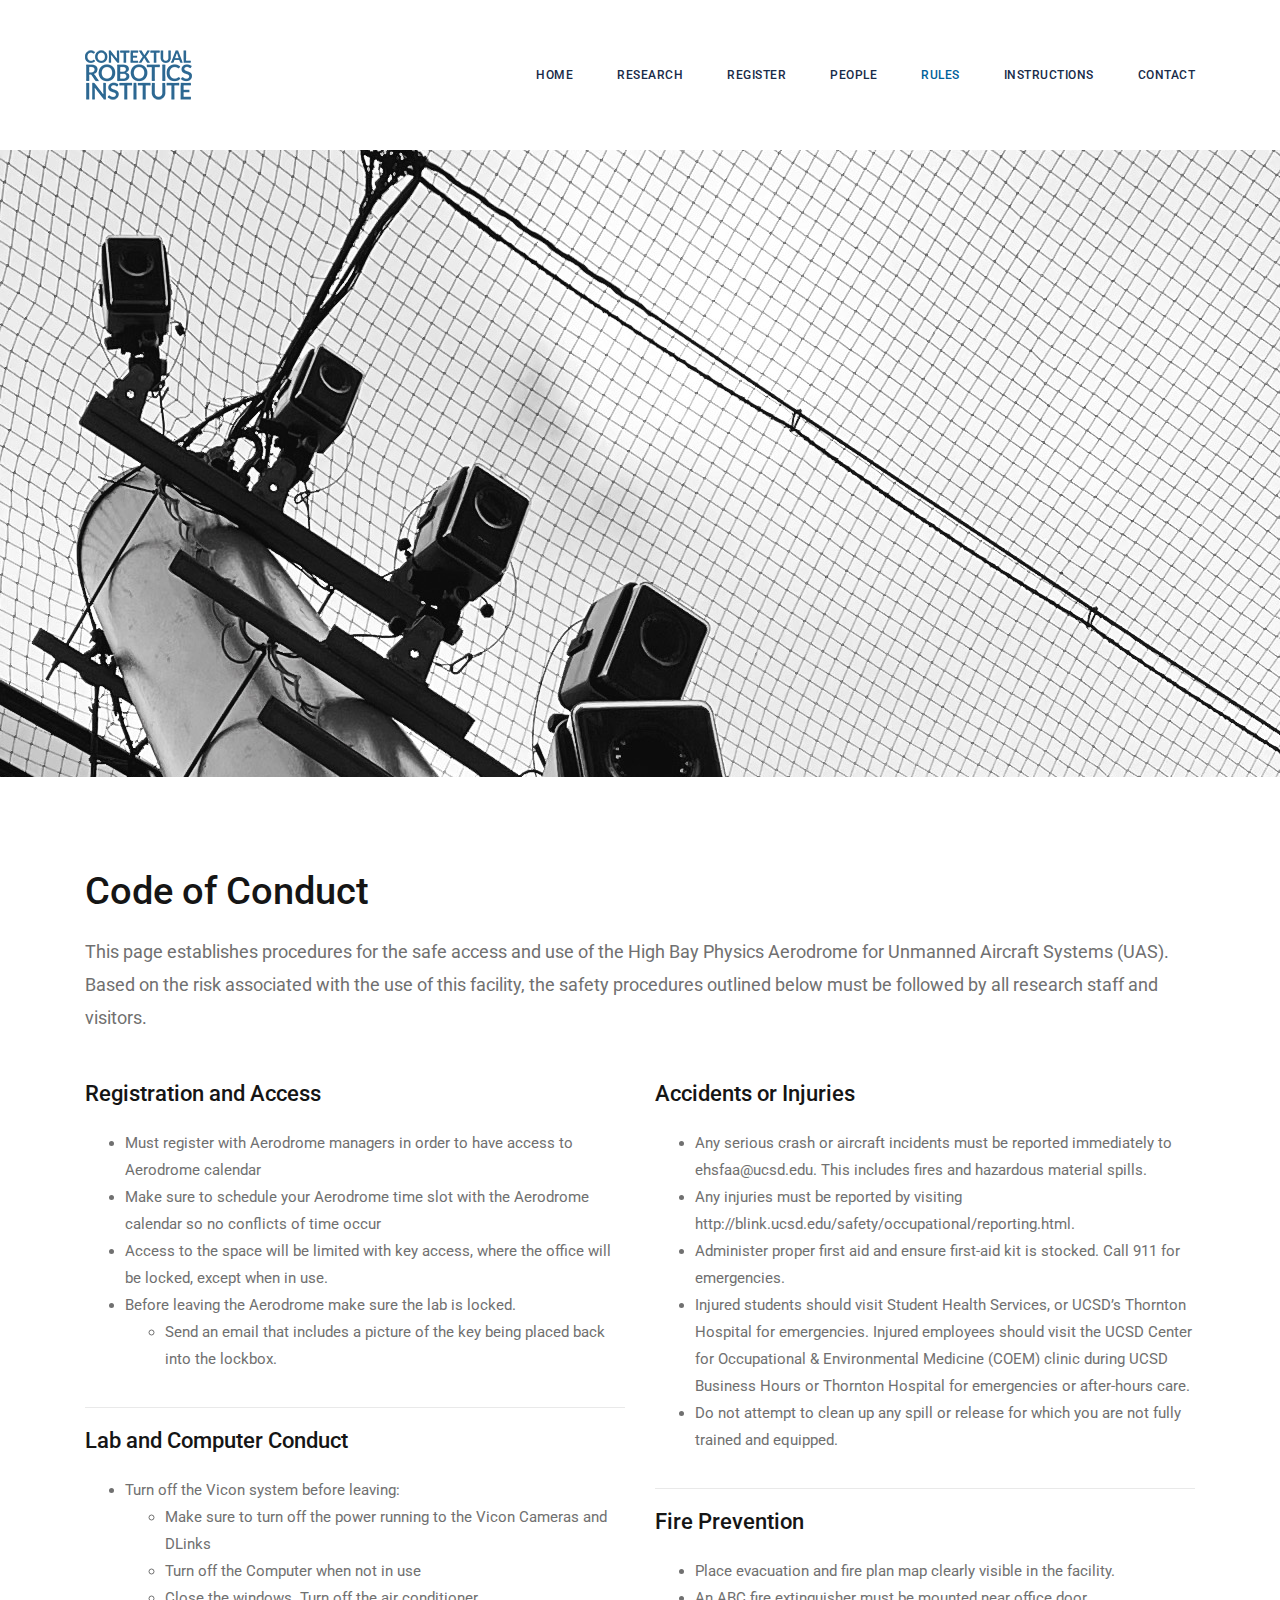
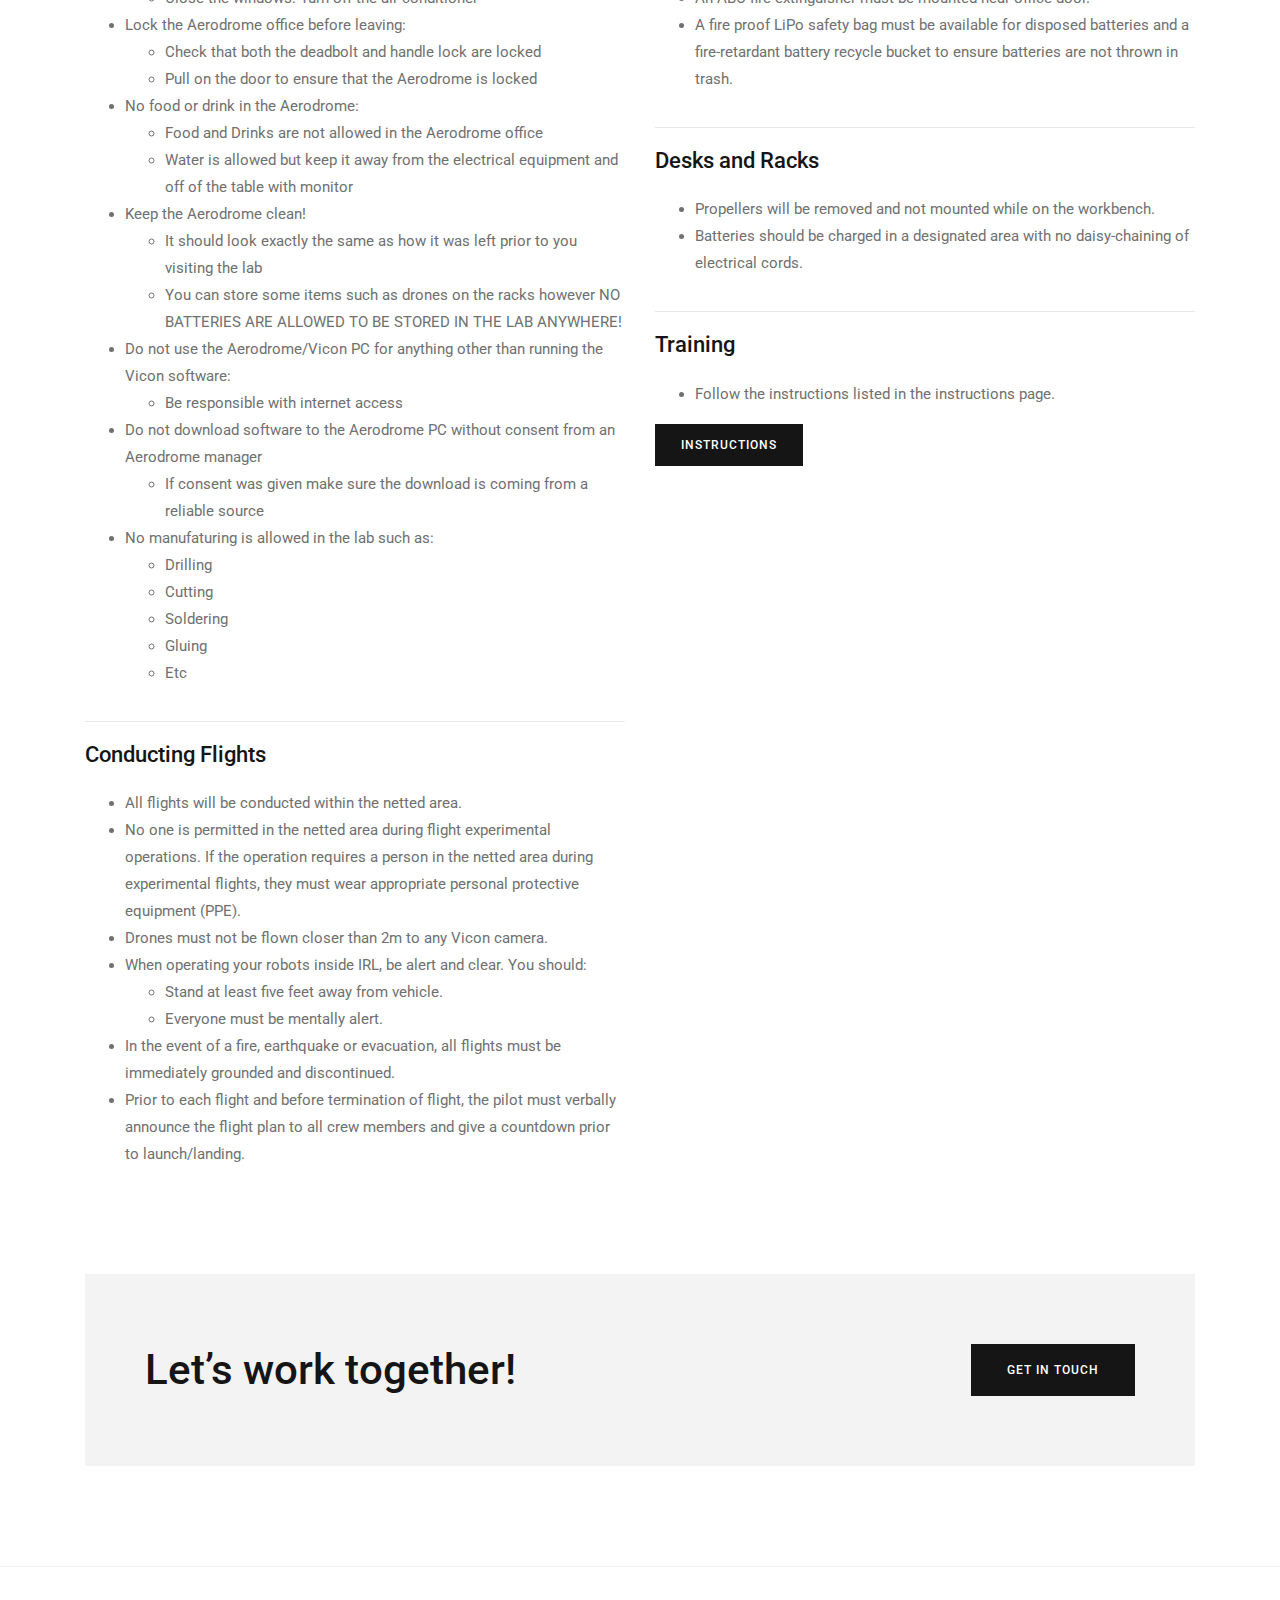
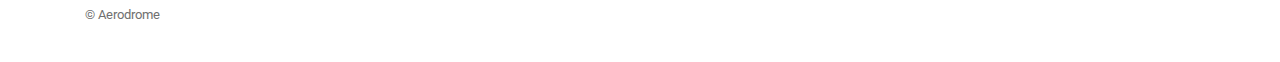
==== commit 71499ec4: "Added Registration Page, Scott Photo, Updated Rules" ====
--- a/docs/conduct.html
+++ b/docs/conduct.html
@@ -44,6 +44,8 @@
                             </li>
                             <li><a href="research.html" style="color: #182B49;">Research</a>
                             </li>
+                            <li><a href="register.html" style="color: #182B49;">Register</a>
+                            </li>
                             <li><a href="people.html" style="color: #182B49;">People</a>
                             </li>
                             <li class="current-menu-parent"><a href="conduct.html" style="color: #00629B;">Rules</a>
@@ -57,7 +59,7 @@
                 </div><!-- .wrap -->		
             </header><!-- #masthead -->
 
-            <div class="site-content-contain">
+             <div class="site-content-contain">
                 <div id="content" class="site-content">                    
                     <div id="primary" class="content-area">
                         <main id="main" class="site-main" role="main">
@@ -90,51 +92,99 @@
                                                     <div class="col-md-6 m-b-40">
                                                         <div class="desc-list-container has-border">
                                                             <div class="desc-list">
+                                                                <h5>Registration and Access</h5>
+                                                                <ul>
+                                                                    
+                                                                    <li>Must register with Aerodrome managers in order to have access to Aerodrome calendar</li>
+                                                                    <li>Make sure to schedule your Aerodrome time slot with the Aerodrome calendar so no conflicts of time occur</li>
+                                                                    <li>Access to the space will be limited with key access, where the office will be locked,
+                                                                        except when in use. </li>
+                                                                    <li>Before leaving the Aerodrome make sure the lab is locked.<ul><li>Send an email that includes a picture of the key being placed back into the lockbox.</li></ul> </li>
+                                                                    
+
+                                                                </ul>
+                                                            </div>
+                                                            <div class="desc-list">
+                                                                <h5>Lab and Computer Conduct</h5>
+                                                                <ul>
+                                                                    <li> Turn off the Vicon system before leaving:
+                                                                        <ul>
+                                                                            <li>Make sure to turn off the power running to the Vicon Cameras and DLinks</li>
+                                                                            <li>Turn off the Computer when not in use</li>
+                                                                            <li>Close the windows. Turn off the air conditioner</li>
+                                                                        </ul>
+                                                                    </li>
+                                                                    <li>Lock the Aerodrome office before leaving:
+                                                                        <ul>
+                                                                            <li>Check that both the deadbolt and handle lock are locked</li>
+                                                                            <li>Pull on the door to ensure that the Aerodrome is locked</li>
+                                                                        </ul>
+                                                                    </li>
+                                                                    <li>No food or drink in the Aerodrome:
+                                                                        <ul>
+                                                                            <li>Food and Drinks are not allowed in the Aerodrome office</li>
+                                                                            <li>Water is allowed but keep it away from the electrical equipment and off of the table with monitor</li>
+                                                                        </ul>
+                                                                    </li>
+                                                                    <li>Keep the Aerodrome clean!
+                                                                        <ul>
+                                                                            <li>It should look exactly the same as how it was left prior to you visiting the lab</li>
+                                                                            <li>You can store some items such as drones on the racks however NO BATTERIES ARE ALLOWED TO BE STORED IN THE LAB ANYWHERE!</li>
+                                                                        </ul>
+                                                                    </li>
+                                                                    <li>Do not use the Aerodrome/Vicon PC for anything other than running the Vicon software:
+                                                                        <ul>
+                                                                            <li>Be responsible with internet access</li>
+                                                                        </ul>
+                                                                    </li>
+                                                                    <li>Do not download software to the Aerodrome PC without consent from an Aerodrome manager 
+                                                                        <ul>
+                                                                            <li>If consent was given make sure the download is coming from a reliable source</li>
+                                                                        </ul>
+                                                                    </li>
+                                                                    <li>No manufaturing is allowed in the lab such as:
+                                                                        <ul>
+                                                                            <li>Drilling</li>
+                                                                            <li>Cutting</li>
+                                                                            <li>Soldering</li>
+                                                                            <li>Gluing</li>
+                                                                            <li>Etc</li>
+                                                                        </ul>
+                                                                    </li>
+                                                                </ul>
+                                                            </div>
+
+                                                            <div class="desc-list">
                                                                 <h5>Conducting Flights</h5>
                                                                 <ul>
                                                                     <li>All flights will be conducted within the netted area.</li>
-                                                                    <li>No flights will be permitted within the enclosed part of the building unless additional netting is present to protect fire sprinkler and lighting systems inside the building.</li>
                                                                     <li>No one is permitted in the netted area during flight experimental operations. If the operation
                                                                         requires a person in the netted area during experimental flights, they must wear appropriate
                                                                         personal protective equipment (PPE).</li>
+                                                                    <li>Drones must not be flown closer than 2m to any Vicon camera.</li>
+                                                                    <li>When operating your robots inside IRL, be alert and clear. You should:
+                                                                        <ul>
+                                                                            <li>
+                                                                                Stand at least five feet away from vehicle.
+                                                                            </li>
+                                                                            <li>
+                                                                                Everyone must be mentally alert.
+                                                                            </li>
+                                                                        </ul>
+                                                                    </li>
                                                                     <li>In the event of a fire, earthquake or evacuation, all flights must be immediately grounded and
                                                                         discontinued.</li>
-                                                                    <li>Principal Investigators (PIs) and students (graduate or undergraduate) must request a standing
-                                                                        approval via https://eforms.ucsd.edu/view.php?id=322150 and acknowledge the roles and
-                                                                        responsibilities of flying before commencing any flights. This standing approval excludes the
-                                                                        following types of flights: 
-                                                                        <ul>
-                                                                            <li>A UAS over 55 lbs.</li>
-                                                                            <li>Using hazardous materials.</li>
-                                                                            <li>Flights conducted by visitors not employed by or enrolled at UCSD.</li>
-                                                                            <li>Special events such as drone racing, exhibitions or other large gatherings.</li>
-                                                                        </ul>
-                                                                    </li>
-                                                                    <li>Flights outside of the scope of the standing approval require the submission of singular flight
-                                                                        requests via https://blink.ucsd.edu/sponsor/EHS/forms-ehs/uas-flight-request-form.html.</li>
                                                                     <li>Prior to each flight and before termination of flight, the pilot must verbally announce the flight plan to
                                                                         all crew members and give a countdown prior to launch/landing.</li>
-                                                                    <li>The project manager must document all activity and submit in email to the Primary Contact listed
-                                                                        below, which will be reflected in the Google calendar utility.</li>
-                                                                </ul>
-                                                            </div>
-                                                            <div class="desc-list">
-                                                                <h5>Access</h5>
-                                                                <ul>
-                                                                    <li>Only those staff, faculty and/or students who have received training and permission will be
-                                                                        allowed access within the netted area.</li>
-                                                                    <li>Visitors wishing to fly or enter must fill out a waiver (see http://www.ucop.edu/risk
-                                                                        services/_files/waiver-voluntary.pdf).</li>
-                                                                    <li>Specific information such as rules, contact information, hours of operation, controls over who
-                                                                        can access the space, and general housekeeping rules must be posted.</li>
-                                                                    <li>Access to the space will be limited with key access, where the main entry port will be locked open,
-                                                                        except when in use. Three keys to unlock the gate, allowing closure for use, will be maintained
-                                                                        for signout by representatives from the Contextual Robotics Institute and the Office of
-                                                                        Environment, Health and Safety. At the time of this writing, those representatives are
-                                                                        designated as Tim McConnell, Henrik Christensen and Eric Delucien.</li>
-                                                                </ul>
-                                                            </div>
-                                                            <div class="desc-list">
+                                                                </ul>
+                                                            </div>
+                                                            
+                                                           
+                                                        </div>
+                                                    </div>          
+                                                    <div class="col-md-6 m-b-20">
+                                                        <div class="desc-list-container has-border">
+                                                             <div class="desc-list">
                                                                 <h5>Accidents or Injuries</h5>
                                                                 <ul>
                                                                     <li>Any serious crash or aircraft incidents must be reported immediately to ehsfaa@ucsd.edu. This
@@ -154,67 +204,26 @@
                                                                 <h5>Fire Prevention</h5>
                                                                 <ul>
                                                                     <li>Place evacuation and fire plan map clearly visible in the facility.</li>
-                                                                    <li>An ABC fire extinguisher must be mounted near bay door.</li>
+                                                                    <li>An ABC fire extinguisher must be mounted near office door.</li>
                                                                     <li>A fire proof LiPo safety bag must be available for disposed batteries and a fire-retardant
                                                                         battery recycle bucket to ensure batteries are not thrown in trash.</li>
                                                                 </ul>
                                                             </div>
-                                                        </div>
-                                                    </div>          
-                                                    <div class="col-md-6 m-b-20">
-                                                        <div class="desc-list-container has-border">
-                                                            <div class="desc-list" >
-                                                                <h5>Registration & Licenses</h5>
-                                                                <ul>
-                                                                    <li>Any UAS flown in navigable airspace (outside of any enclosed area) must follow the following
-                                                                        Federal Aviation Administration (FAA) guidelines: 
-                                                                        <ul>
-                                                                            <li>UAS between 0.55 pounds and less than 55 pounds used for university-related
-                                                                                operations must be registered on behalf of the University and the registering
-                                                                                department, unit, or organization must retain evidence of registration.</li>
-                                                                            <li>The pilot must obtain a Part 107 airman license for any commercial flights.
-                                                                                Hazardous Materials and Waste: Used batteries, lead soldering waste and other universal waste generated on campus must be
-                                                                                collected by EH&S Environmental Management Facility for recycling or disposal as hazardous
-                                                                                waste. See https://blink.ucsd.edu/safety/research-lab/hazardous-waste/battery/index.html .
-                                                                            </li>
-                                                                        </ul>
-                                                                    </li>
-                                                                    <li>Review any applicable manufacturer/vendor safety information, such as a Safety Data Sheet
-                                                                        (SDS). Employers are required by law to provide workers with access to SDSs. UC San Diego
-                                                                        facilities where hazardous materials are handled are also required by law to either retain hard
-                                                                        copies of SDSs provided by manufacturers or teach all personnel how to obtain SDSs
-                                                                        electronically</li>
-                                                                </ul>
-                                                            </div>
-                                                            <div class="desc-list">
-                                                                <h5>Workbenches</h5>
+                                                            <div class="desc-list">
+                                                                <h5>Desks and Racks</h5>
                                                                 <ul>
                                                                     <li>Propellers will be removed and not mounted while on the workbench.</li>
                                                                     <li>Batteries should be charged in a designated area with no daisy-chaining of electrical cords.</li>
-                                                                    <li>Soldering will only be done on benches and adhere to the following guidelines: 
-                                                                        <ul>
-                                                                            <li>Substitute
-                                                                                non-lead based products whenever possible since lead (or other metals used in soldering) can
-                                                                                produce dust and fumes that are hazardous.</li>
-                                                                            <li>Wash hands after completing soldering work and do not eat or drink in soldering areas.</li>
-                                                                            <li>Use PPE to prevent inadvertent contact with clothes and skin.</li>
-                                                                            <li>Clean work surfaces by using wet wipe method or specialized lead cleaning wipes, avoid
-                                                                                lead contamination by using common housekeeping brooms, mops, and/or any
-                                                                                materials that are being reused.</li>
-                                                                            <li>Discard lead contaminated materials as hazardous materials.</li>
-                                                                        </ul>
-                                                                    </li>
                                                                 </ul>
                                                             </div>
                                                             <div class="desc-list">
                                                                 <h5>Training</h5>
                                                                 <ul>
-                                                                    <li>All pilots must do a site-specific orientation and complete trainings required by the facility
-                                                                        manager.</li>
-                                                                    <li>Complete Fire Safety training
-                                                                        https://uc.sumtotal.host/core/pillarRedirect?relyingParty=LM&url=app/management/LMS_Act
-                                                                        Details.aspx%3FActivityId%3D232762%26UserMode%3D0.</li>
-                                                                </ul>
+                                                                    <li>Follow the instructions listed in the instructions page.</li>
+                                                                </ul>
+                                                                <div class="btn-container solid">
+                                                                    <a href="./instructions.html" title="Instructions">INSTRUCTIONS</a>
+                                                                </div>	
                                                             </div>
                                                         </div>
                                                     </div>       
@@ -262,19 +271,20 @@
                 </footer>
 
             </div> <!-- .site-content-contain -->        
+ 
 
         </div>    
         <!-- Page Wrapper Ends -->
 
         <!--  Scripts -->
-        <script type="text/javascript" src="./files/jquery-1.12.4.min.js"></script>
-        <script type="text/javascript" src="./files/TweenMax.min.js"></script>        
-        <script type="text/javascript" src="./files/headsup.min.js"></script>        
-        <script type="text/javascript" src="./files/jquery.easing.min.1.3.js"></script>        
-        <script type="text/javascript" src="./files/jquery.cubeportfolio.min.js"></script>
-        <script type="text/javascript" src="./files/swiper.min.js"></script>        
-
-        <script type="text/javascript" src="./files/main.js"></script>       
+        <script type='text/javascript' src='assets/js/vendor/jquery-1.12.4.min.js'></script>
+        <script type='text/javascript' src='assets/js/vendor/TweenMax.min.js'></script>        
+        <script type='text/javascript' src='assets/js/vendor/headsup.min.js'></script>        
+        <script type='text/javascript' src='assets/js/vendor/jquery.easing.min.1.3.js'></script>       
+        <script type='text/javascript' src='assets/lib/cubeportfolio/js/jquery.cubeportfolio.min.js'></script>
+        <script type='text/javascript' src='assets/lib/swiper/js/swiper.min.js'></script>        
+
+        <script type='text/javascript' src='assets/js/main.js'></script>        
         <!--  Scripts Ends -->
     
 
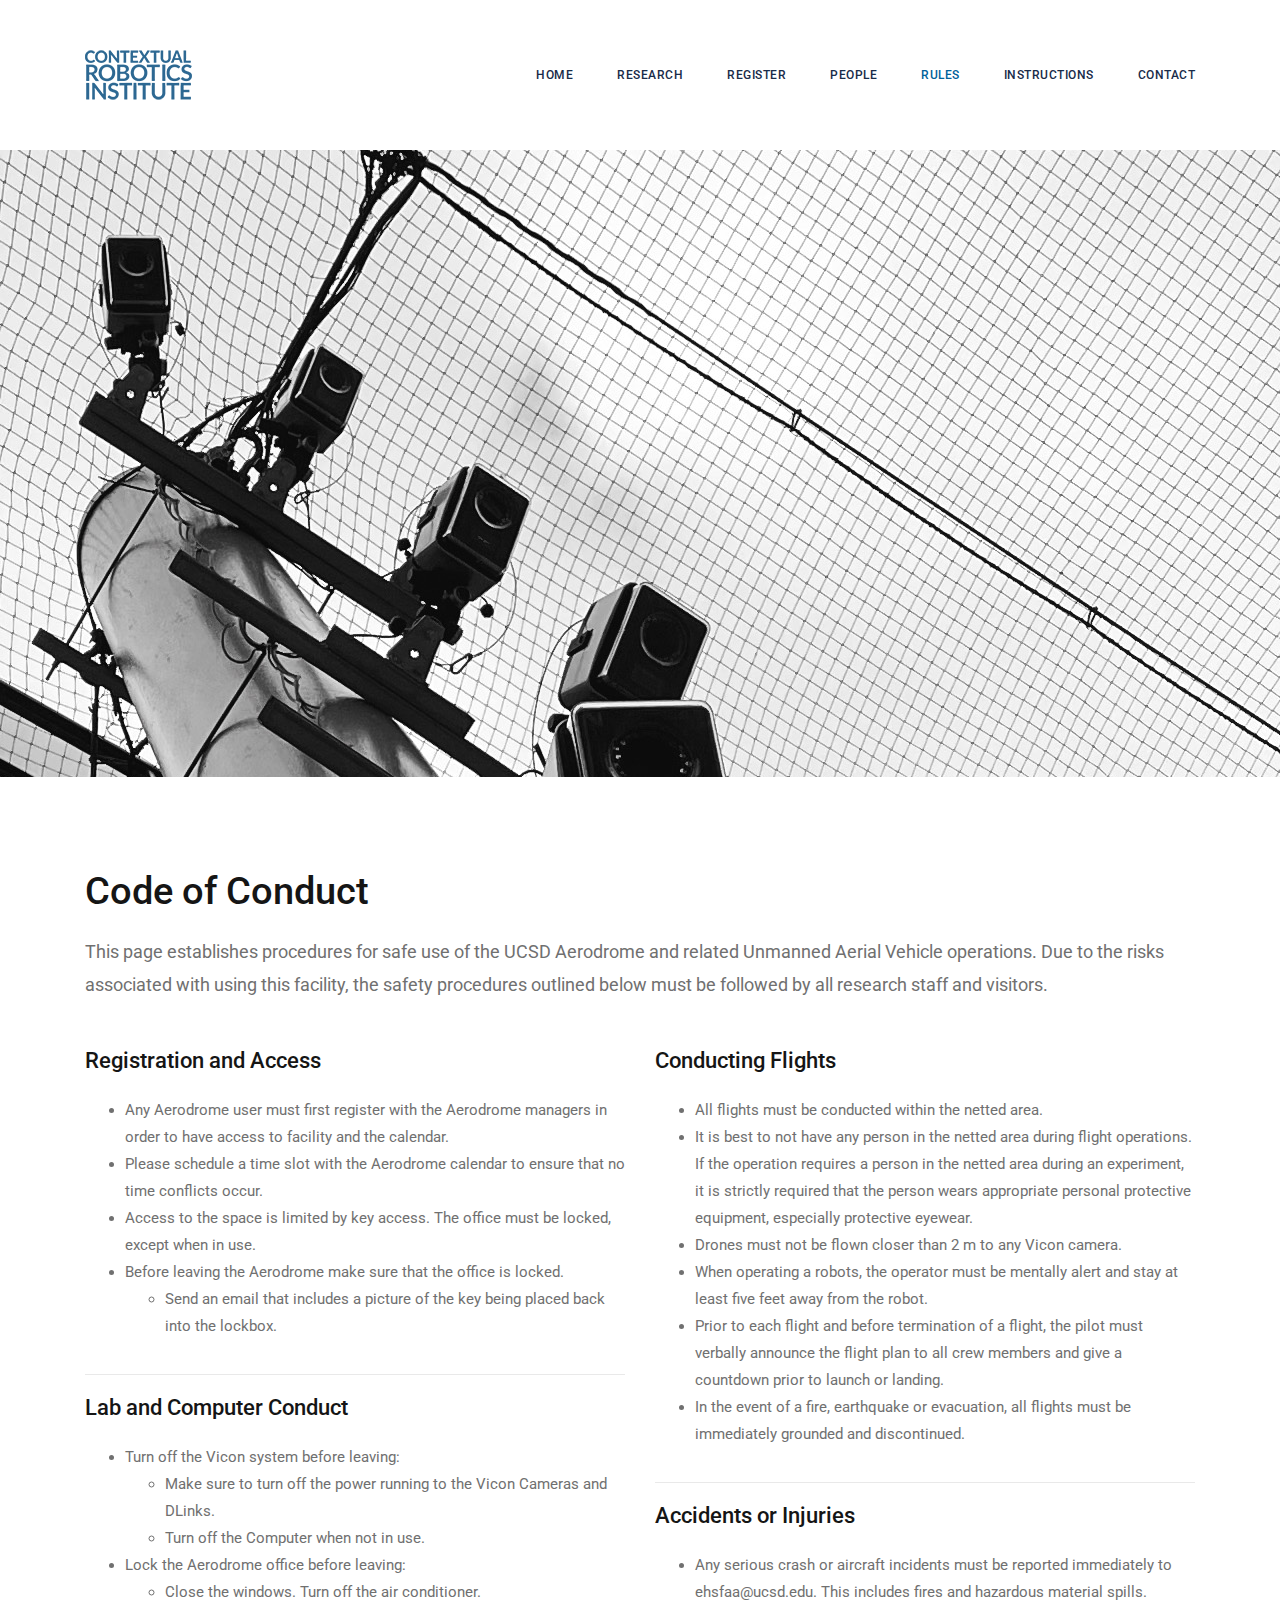
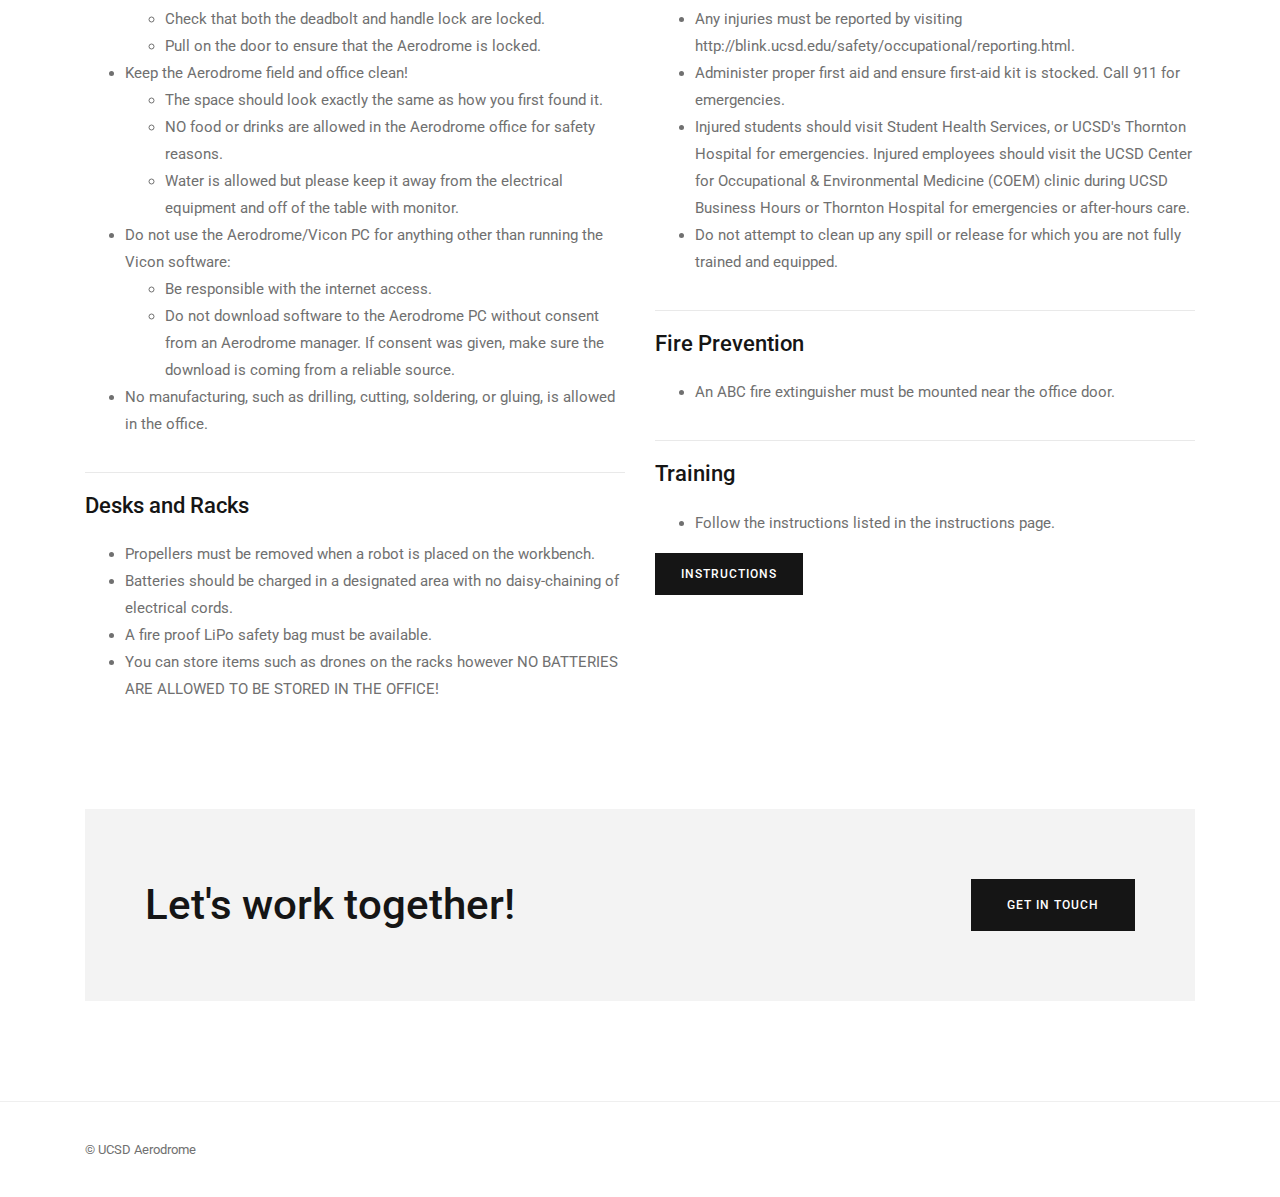
==== commit b07d5ff8: "Polishing edits to the content of all pages" ====
--- a/docs/conduct.html
+++ b/docs/conduct.html
@@ -42,7 +42,7 @@
                         <ul id="top-menu" class="menu">
                             <li><a href="index.html" style="color: #182B49;">Home</a>
                             </li>
-                            <li><a href="research.html" style="color: #182B49;">Research</a>
+                            <li><a href="https://contextualrobotics.ucsd.edu/faculty" style="color: #182B49;">Research</a>
                             </li>
                             <li><a href="register.html" style="color: #182B49;">Register</a>
                             </li>
@@ -81,9 +81,7 @@
                                                 </div>
                                                 <div class="text-block m-b-45">
                                                     <p class="medium">
-                                                        This page establishes procedures for the safe access and use of the High Bay Physics Aerodrome for
-                                                        Unmanned Aircraft Systems (UAS). Based on the risk associated with the use of this facility, the safety
-                                                        procedures outlined below must be followed by all research staff and visitors.
+                                                        This page establishes procedures for safe use of the UCSD Aerodrome and related Unmanned Aerial Vehicle operations. Due to the risks associated with using this facility, the safety procedures outlined below must be followed by all research staff and visitors.
                                                     </p>
                                                 </div>
 
@@ -95,13 +93,12 @@
                                                                 <h5>Registration and Access</h5>
                                                                 <ul>
                                                                     
-                                                                    <li>Must register with Aerodrome managers in order to have access to Aerodrome calendar</li>
-                                                                    <li>Make sure to schedule your Aerodrome time slot with the Aerodrome calendar so no conflicts of time occur</li>
-                                                                    <li>Access to the space will be limited with key access, where the office will be locked,
-                                                                        except when in use. </li>
-                                                                    <li>Before leaving the Aerodrome make sure the lab is locked.<ul><li>Send an email that includes a picture of the key being placed back into the lockbox.</li></ul> </li>
+                                                                    <li>Any Aerodrome user must first register with the Aerodrome managers in order to have access to facility and the calendar.</li>
+                                                                    <li>Please schedule a time slot with the Aerodrome calendar to ensure that no time conflicts occur.</li>
+                                                                    <li>Access to the space is limited by key access. The office must be locked, except when in use. </li>
+                                                                    <li>Before leaving the Aerodrome make sure that the office is locked.<ul>
+                                                                    <li>Send an email that includes a picture of the key being placed back into the lockbox.</li></ul> </li>
                                                                     
-
                                                                 </ul>
                                                             </div>
                                                             <div class="desc-list">
@@ -109,81 +106,60 @@
                                                                 <ul>
                                                                     <li> Turn off the Vicon system before leaving:
                                                                         <ul>
-                                                                            <li>Make sure to turn off the power running to the Vicon Cameras and DLinks</li>
-                                                                            <li>Turn off the Computer when not in use</li>
-                                                                            <li>Close the windows. Turn off the air conditioner</li>
+                                                                            <li>Make sure to turn off the power running to the Vicon Cameras and DLinks.</li>
+                                                                            <li>Turn off the Computer when not in use.</li>
                                                                         </ul>
                                                                     </li>
                                                                     <li>Lock the Aerodrome office before leaving:
                                                                         <ul>
-                                                                            <li>Check that both the deadbolt and handle lock are locked</li>
-                                                                            <li>Pull on the door to ensure that the Aerodrome is locked</li>
-                                                                        </ul>
-                                                                    </li>
-                                                                    <li>No food or drink in the Aerodrome:
-                                                                        <ul>
-                                                                            <li>Food and Drinks are not allowed in the Aerodrome office</li>
-                                                                            <li>Water is allowed but keep it away from the electrical equipment and off of the table with monitor</li>
-                                                                        </ul>
-                                                                    </li>
-                                                                    <li>Keep the Aerodrome clean!
-                                                                        <ul>
-                                                                            <li>It should look exactly the same as how it was left prior to you visiting the lab</li>
-                                                                            <li>You can store some items such as drones on the racks however NO BATTERIES ARE ALLOWED TO BE STORED IN THE LAB ANYWHERE!</li>
+                                                                            <li>Close the windows. Turn off the air conditioner.</li>
+                                                                            <li>Check that both the deadbolt and handle lock are locked.</li>
+                                                                            <li>Pull on the door to ensure that the Aerodrome is locked.</li>
+                                                                        </ul>
+                                                                    </li>
+                                                                    <li>Keep the Aerodrome field and office clean!
+                                                                        <ul>
+                                                                            <li>The space should look exactly the same as how you first found it.</li>
+                                                                            <li>NO food or drinks are allowed in the Aerodrome office for safety reasons.</li>
+                                                                            <li>Water is allowed but please keep it away from the electrical equipment and off of the table with monitor.</li>
                                                                         </ul>
                                                                     </li>
                                                                     <li>Do not use the Aerodrome/Vicon PC for anything other than running the Vicon software:
                                                                         <ul>
-                                                                            <li>Be responsible with internet access</li>
-                                                                        </ul>
-                                                                    </li>
-                                                                    <li>Do not download software to the Aerodrome PC without consent from an Aerodrome manager 
-                                                                        <ul>
-                                                                            <li>If consent was given make sure the download is coming from a reliable source</li>
-                                                                        </ul>
-                                                                    </li>
-                                                                    <li>No manufaturing is allowed in the lab such as:
-                                                                        <ul>
-                                                                            <li>Drilling</li>
-                                                                            <li>Cutting</li>
-                                                                            <li>Soldering</li>
-                                                                            <li>Gluing</li>
-                                                                            <li>Etc</li>
-                                                                        </ul>
-                                                                    </li>
-                                                                </ul>
-                                                            </div>
-
-                                                            <div class="desc-list">
-                                                                <h5>Conducting Flights</h5>
-                                                                <ul>
-                                                                    <li>All flights will be conducted within the netted area.</li>
-                                                                    <li>No one is permitted in the netted area during flight experimental operations. If the operation
-                                                                        requires a person in the netted area during experimental flights, they must wear appropriate
-                                                                        personal protective equipment (PPE).</li>
-                                                                    <li>Drones must not be flown closer than 2m to any Vicon camera.</li>
-                                                                    <li>When operating your robots inside IRL, be alert and clear. You should:
-                                                                        <ul>
-                                                                            <li>
-                                                                                Stand at least five feet away from vehicle.
-                                                                            </li>
-                                                                            <li>
-                                                                                Everyone must be mentally alert.
-                                                                            </li>
-                                                                        </ul>
-                                                                    </li>
-                                                                    <li>In the event of a fire, earthquake or evacuation, all flights must be immediately grounded and
-                                                                        discontinued.</li>
-                                                                    <li>Prior to each flight and before termination of flight, the pilot must verbally announce the flight plan to
-                                                                        all crew members and give a countdown prior to launch/landing.</li>
-                                                                </ul>
-                                                            </div>
-                                                            
-                                                           
+                                                                            <li>Be responsible with the internet access.</li>
+                                                                            <li>Do not download software to the Aerodrome PC without consent from an Aerodrome manager. If consent was given, make sure the download is coming from a reliable source.</li>
+                                                                        </ul>
+                                                                    </li>
+                                                                    <li>No manufacturing, such as drilling, cutting, soldering, or gluing, is allowed in the office.</li>
+                                                                </ul>
+                                                            </div>
+                                                            <div class="desc-list">
+                                                                <h5>Desks and Racks</h5>
+                                                                <ul>
+                                                                    <li>Propellers must be removed when a robot is placed on the workbench.</li>
+                                                                    <li>Batteries should be charged in a designated area with no daisy-chaining of electrical cords.</li>
+                                                                    <li>A fire proof LiPo safety bag must be available.</li>
+                                                                    <li>You can store items such as drones on the racks however NO BATTERIES ARE ALLOWED TO BE STORED IN THE OFFICE!</li>
+                                                                </ul>
+                                                            </div>
+
                                                         </div>
                                                     </div>          
                                                     <div class="col-md-6 m-b-20">
                                                         <div class="desc-list-container has-border">
+                                                            <div class="desc-list">
+                                                                <h5>Conducting Flights</h5>
+                                                                <ul>
+                                                                    <li>All flights must be conducted within the netted area.</li>
+                                                                    <li>It is best to not have any person in the netted area during flight operations. If the operation
+                                                                        requires a person in the netted area during an experiment, it is strictly required that the person wears appropriate
+                                                                        personal protective equipment, especially protective eyewear.</li>
+                                                                    <li>Drones must not be flown closer than 2 m to any Vicon camera.</li>
+                                                                    <li>When operating a robots, the operator must be mentally alert and stay at least five feet away from the robot.</li>
+                                                                    <li>Prior to each flight and before termination of a flight, the pilot must verbally announce the flight plan to all crew members and give a countdown prior to launch or landing.</li>
+                                                                    <li>In the event of a fire, earthquake or evacuation, all flights must be immediately grounded and discontinued.</li>
+                                                                </ul>
+                                                             </div>
                                                              <div class="desc-list">
                                                                 <h5>Accidents or Injuries</h5>
                                                                 <ul>
@@ -192,7 +168,7 @@
                                                                     <li>Any injuries must be reported by visiting
                                                                         http://blink.ucsd.edu/safety/occupational/reporting.html.</li>
                                                                     <li>Administer proper first aid and ensure first-aid kit is stocked. Call 911 for emergencies.</li>
-                                                                    <li>Injured students should visit Student Health Services, or UCSD’s Thornton Hospital for
+                                                                    <li>Injured students should visit Student Health Services, or UCSD's Thornton Hospital for
                                                                         emergencies. Injured employees should visit the UCSD Center for Occupational &
                                                                         Environmental Medicine (COEM) clinic during UCSD Business Hours or Thornton Hospital for
                                                                         emergencies or after-hours care.</li>
@@ -203,19 +179,13 @@
                                                             <div class="desc-list">
                                                                 <h5>Fire Prevention</h5>
                                                                 <ul>
-                                                                    <li>Place evacuation and fire plan map clearly visible in the facility.</li>
-                                                                    <li>An ABC fire extinguisher must be mounted near office door.</li>
-                                                                    <li>A fire proof LiPo safety bag must be available for disposed batteries and a fire-retardant
-                                                                        battery recycle bucket to ensure batteries are not thrown in trash.</li>
-                                                                </ul>
-                                                            </div>
-                                                            <div class="desc-list">
-                                                                <h5>Desks and Racks</h5>
-                                                                <ul>
-                                                                    <li>Propellers will be removed and not mounted while on the workbench.</li>
-                                                                    <li>Batteries should be charged in a designated area with no daisy-chaining of electrical cords.</li>
-                                                                </ul>
-                                                            </div>
+                                                                    <!-- <li>Place evacuation and fire plan map clearly visible in the facility.</li> -->
+                                                                    <li>An ABC fire extinguisher must be mounted near the office door.</li>
+                                                                    <!-- <li>A fire proof LiPo safety bag must be available for disposed batteries and a fire-retardant
+                                                                        battery recycle bucket to ensure batteries are not thrown in trash.</li>-->
+                                                                </ul>
+                                                            </div>
+
                                                             <div class="desc-list">
                                                                 <h5>Training</h5>
                                                                 <ul>
@@ -239,7 +209,7 @@
                                                     <div class="col-sm-12">
                                                         <div class="cta style-2">	
                                                             <h2>						
-                                                                Let’s work together! 								
+                                                                Let's work together! 								
                                                             </h2>				
                                                             <div class="btn-container solid">
                                                                 <a href="./contact.html" title="GET IN TOUCH">GET IN TOUCH</a>
@@ -264,7 +234,7 @@
                     <div class="container">
                         <div class="site-info">			
                             <p class="copyright">
-                                © Aerodrome	
+                                © UCSD Aerodrome	
                             </p>
                         </div>                         
                     </div>            
@@ -288,4 +258,4 @@
         <!--  Scripts Ends -->
     
 
-</body><grammarly-desktop-integration data-grammarly-shadow-root="true"></grammarly-desktop-integration></html>+</body><grammarly-desktop-integration data-grammarly-shadow-root="true"></grammarly-desktop-integration></html>
